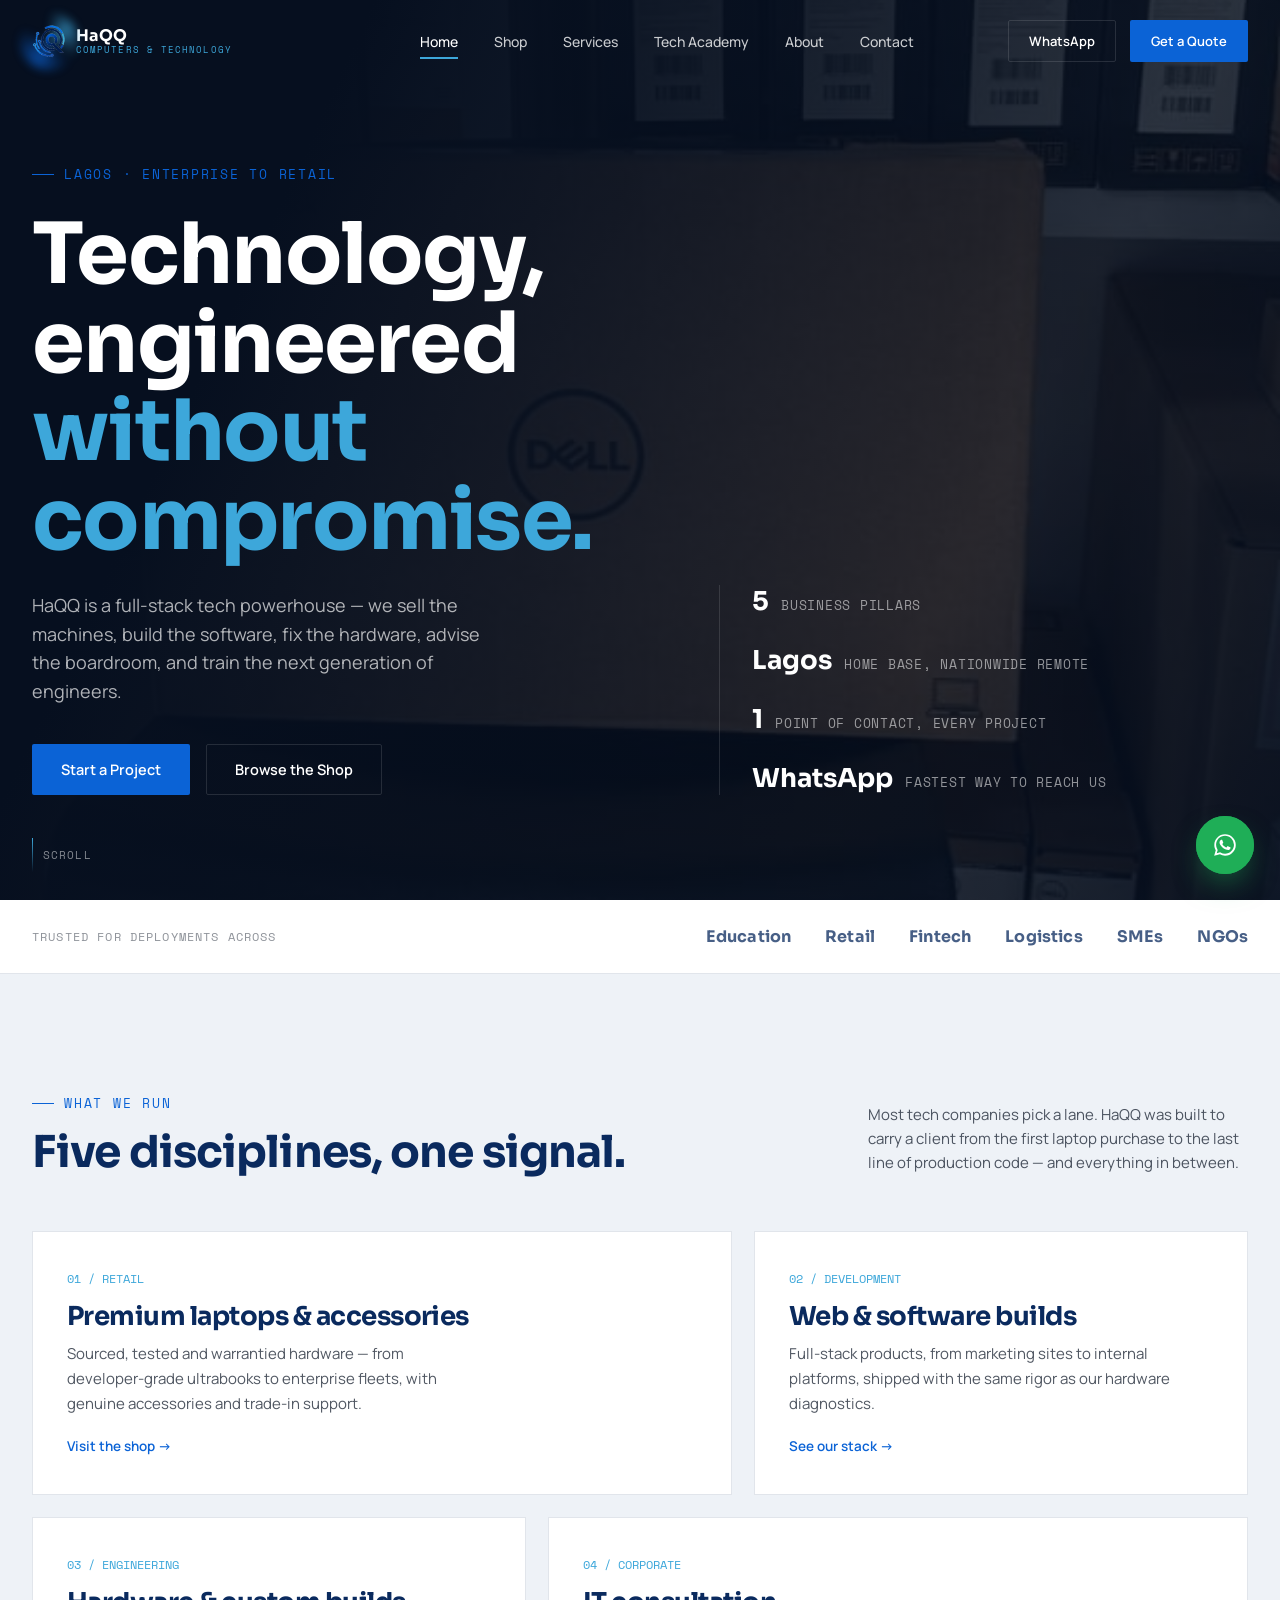
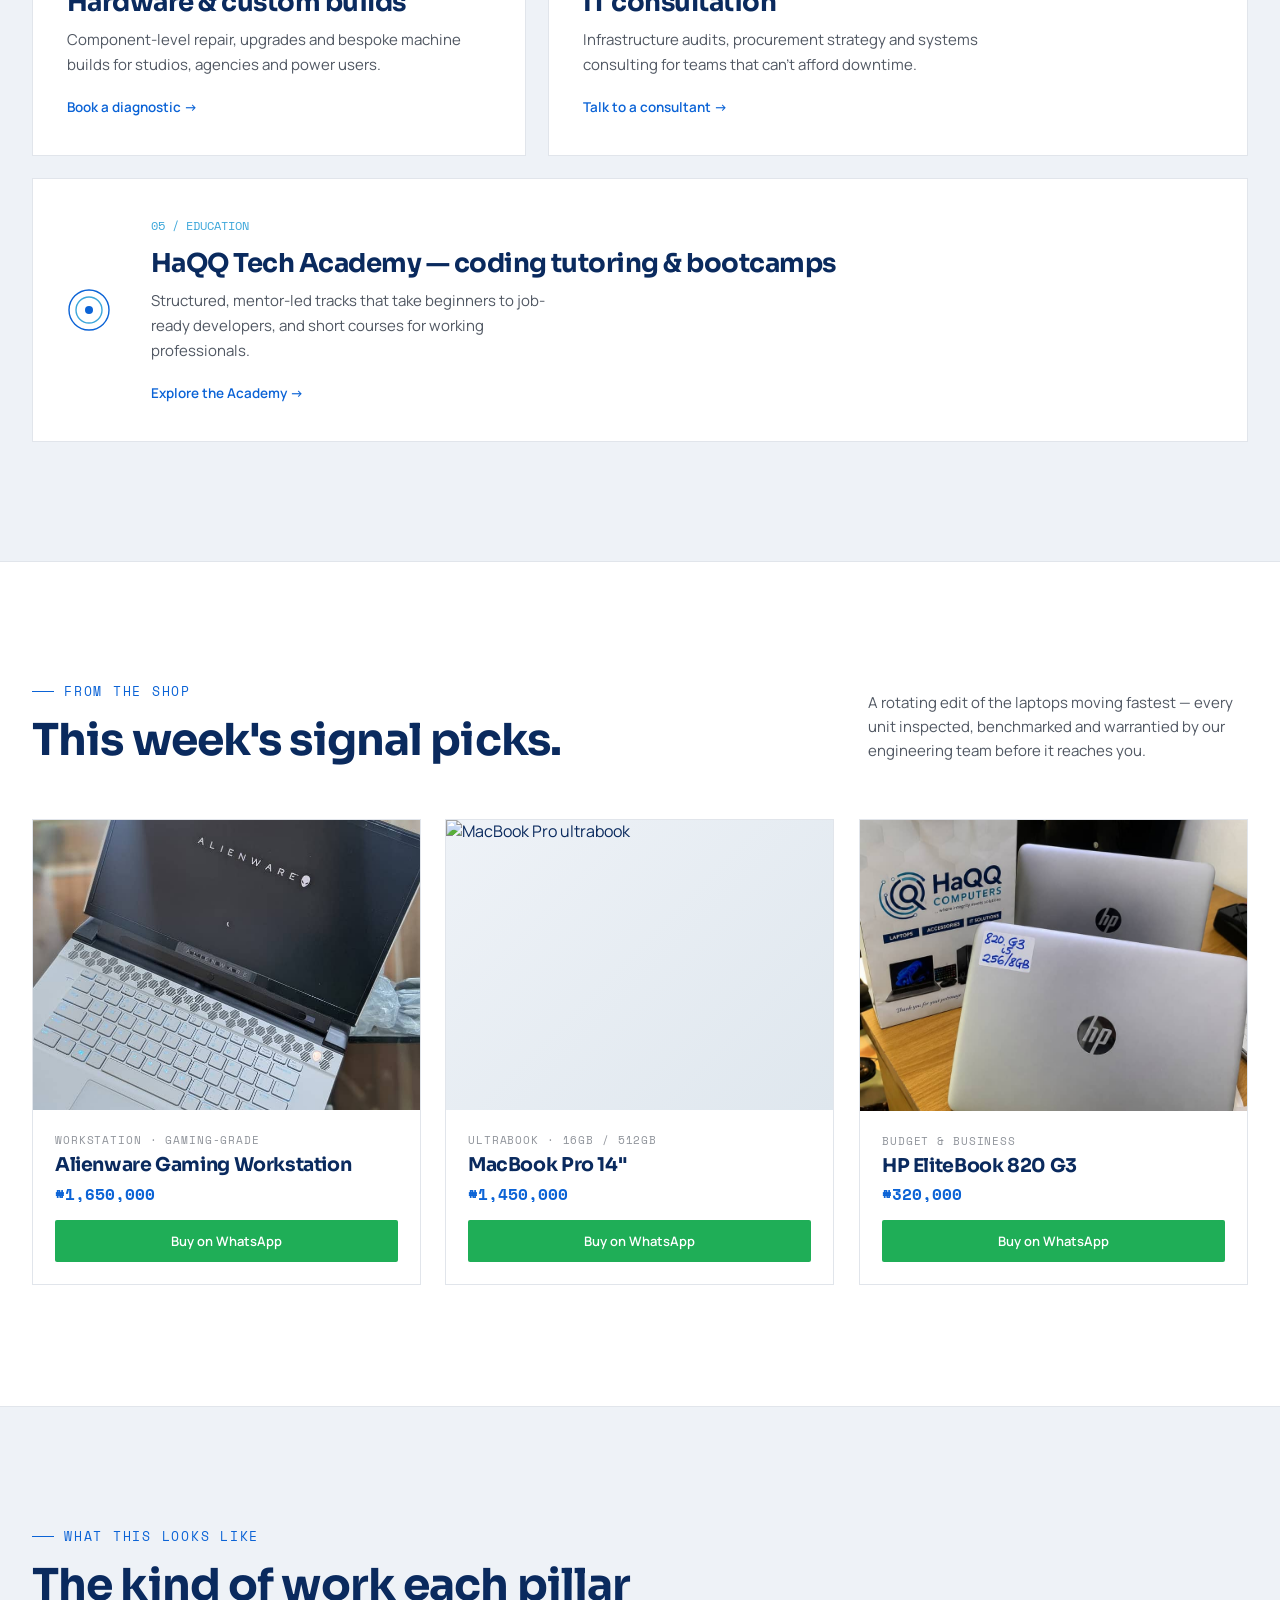
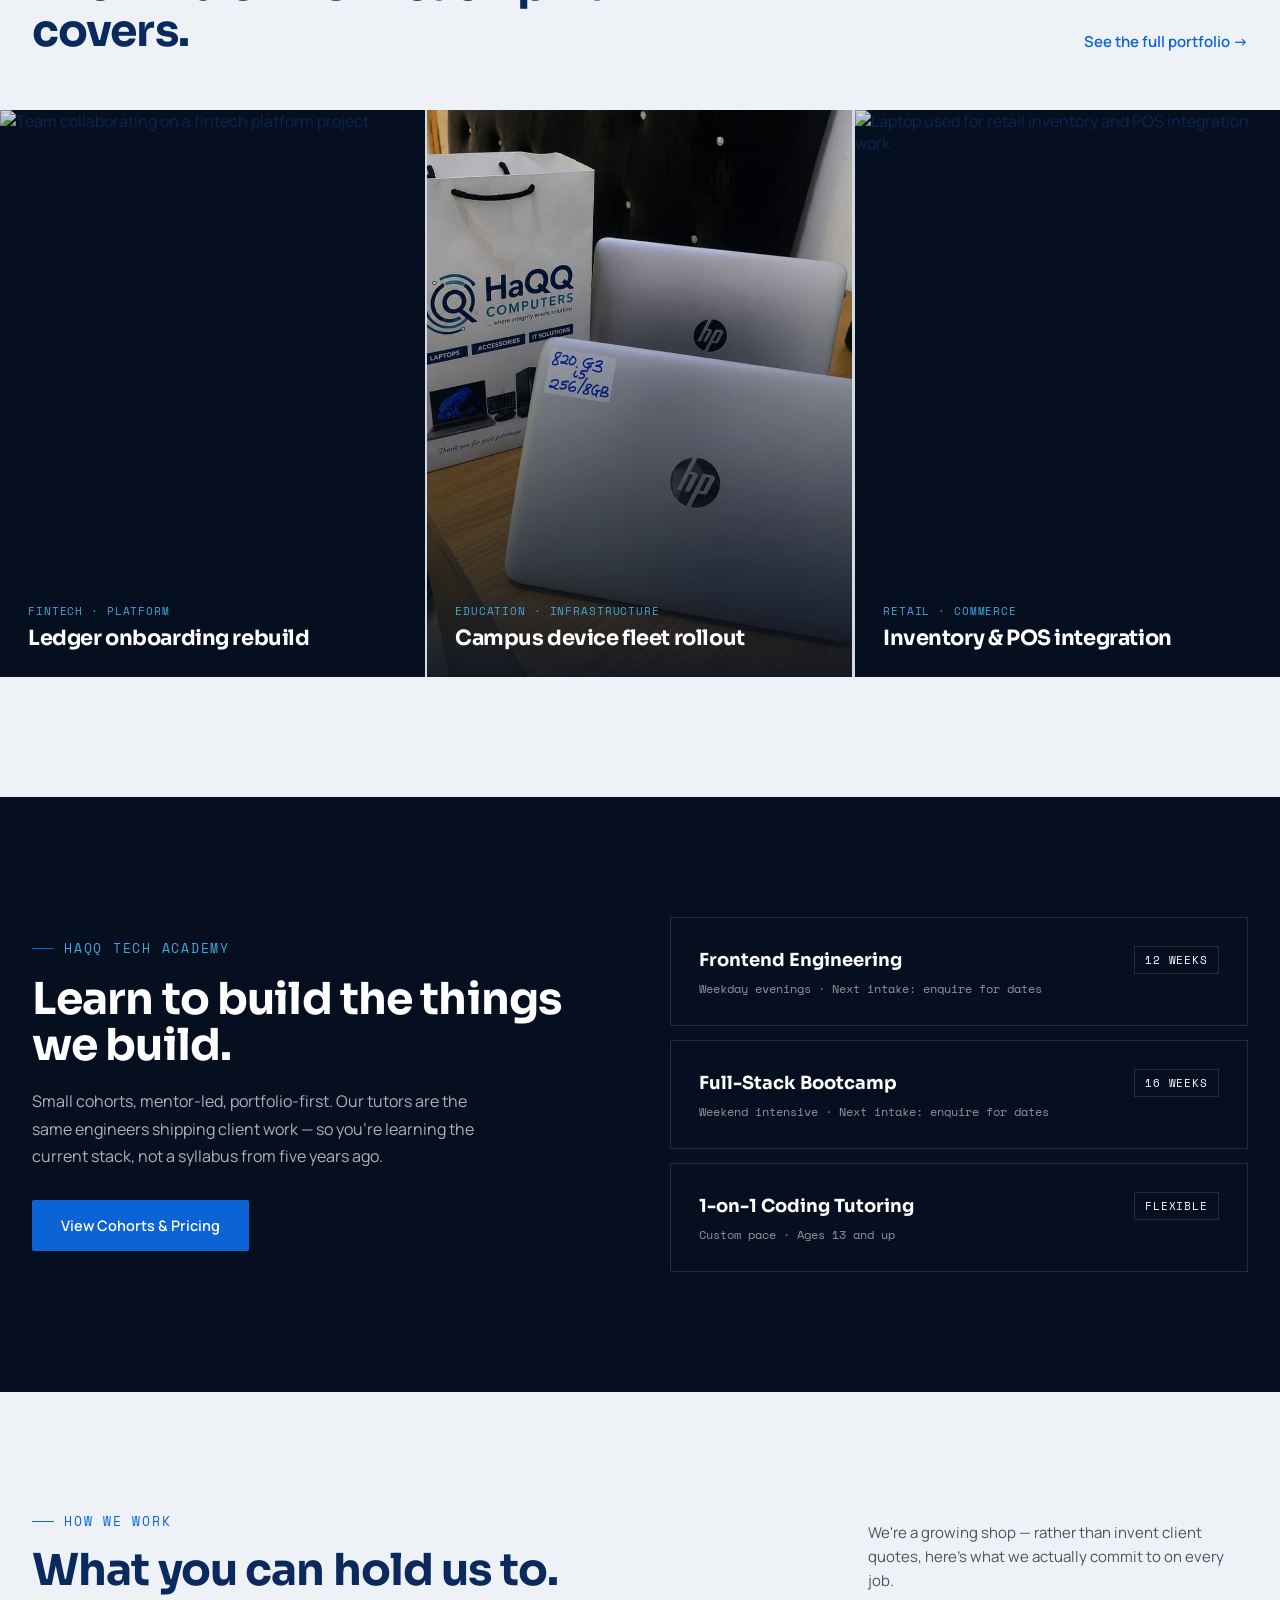
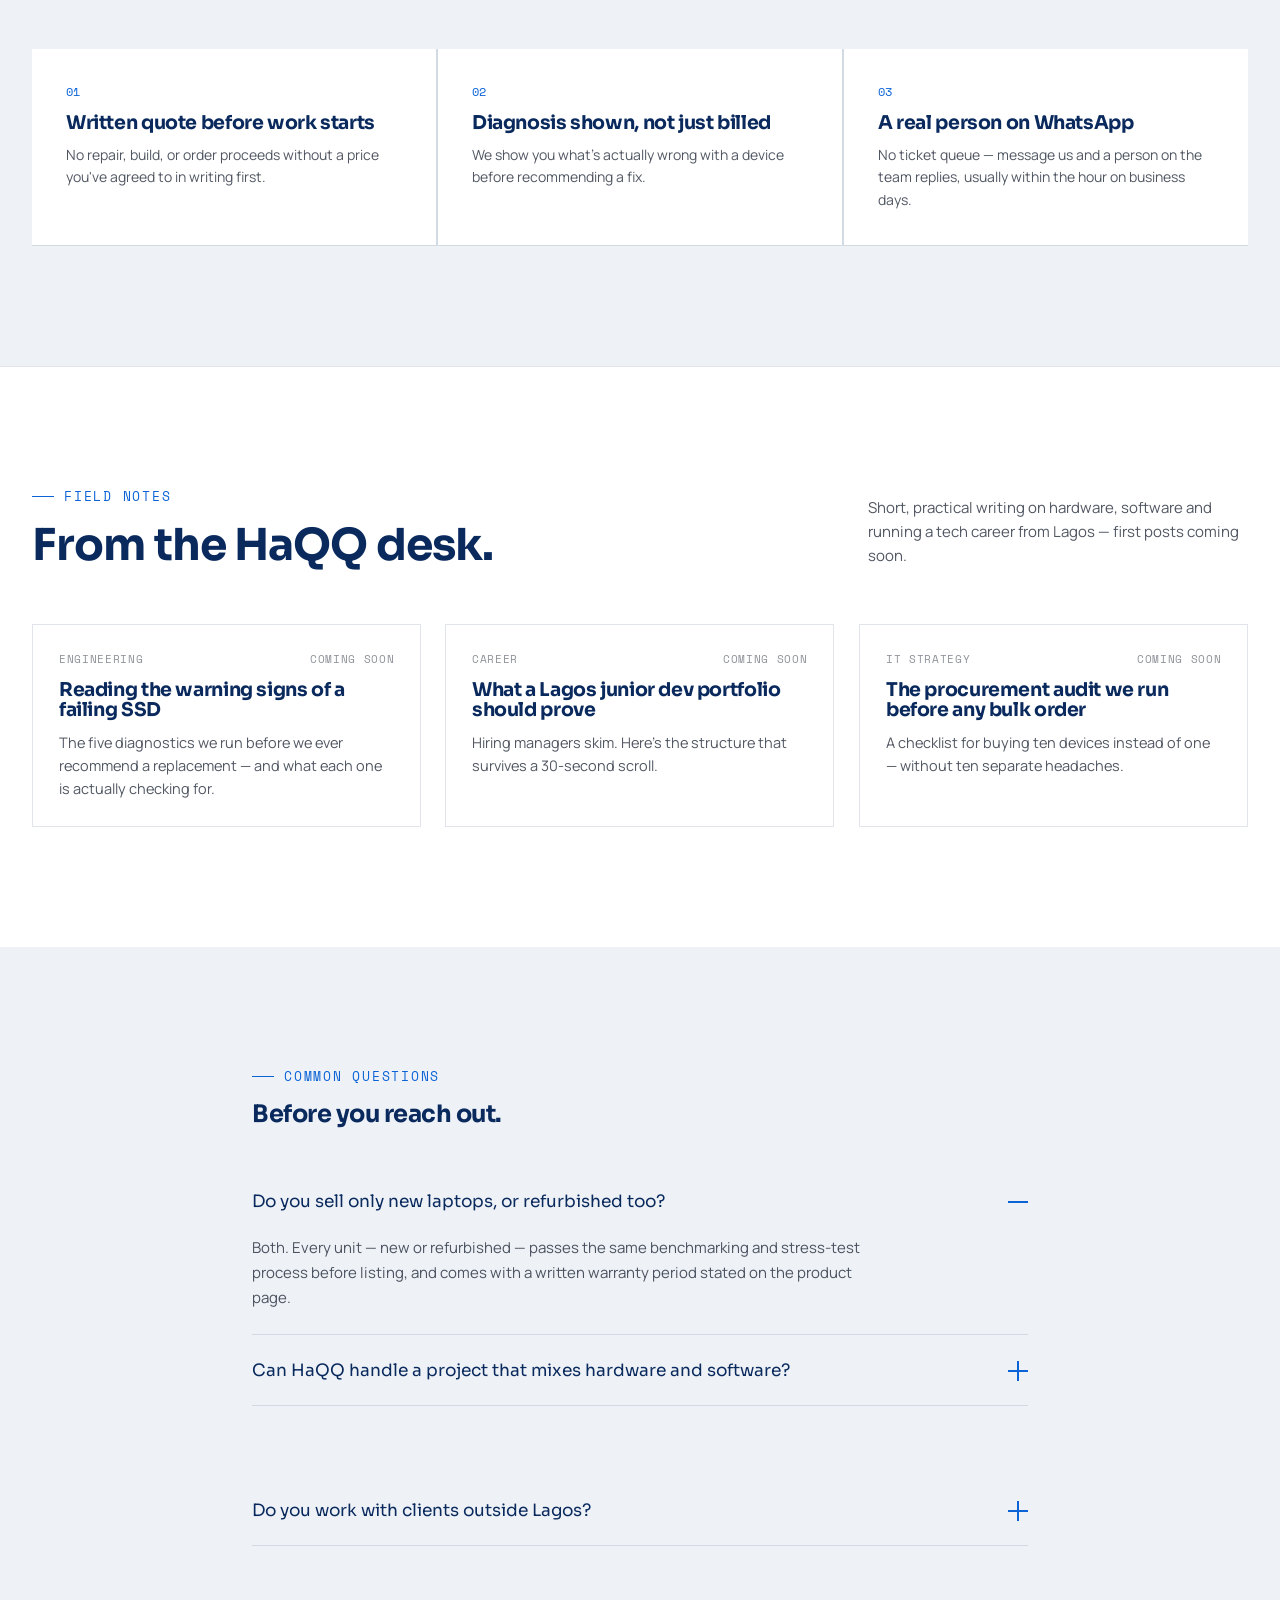
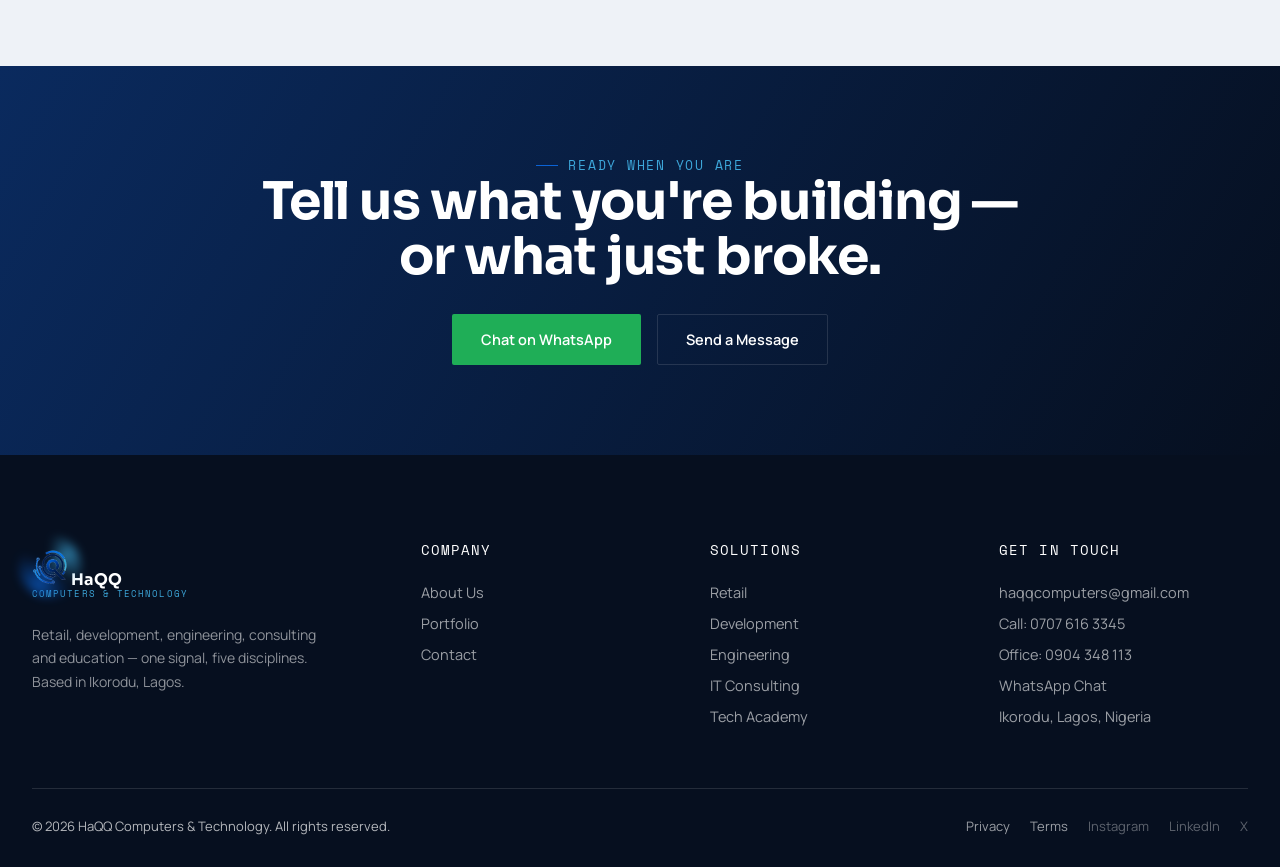
==== index.html @ e87e414a "Deploy clean site files from root" ====
<!DOCTYPE html>
<html lang="en">
<head>
<meta charset="UTF-8">
<meta name="viewport" content="width=device-width, initial-scale=1.0">
<title>HaQQ Computers &amp; Technology — Enterprise IT, Retail &amp; Tech Education in Lagos</title>
<meta name="description" content="HaQQ Computers & Technology delivers premium laptop retail, full-stack development, hardware engineering, IT consultation and coding education from Lagos, Nigeria.">
<link rel="icon" href="assets/logo-icon.png">
<!-- Open Graph / social preview. Update og:url and og:image to absolute URLs once the site is live on its real domain. -->
<meta property="og:type" content="website">
<meta property="og:site_name" content="HaQQ Computers & Technology">
<meta property="og:title" content="HaQQ Computers & Technology — Enterprise IT, Retail & Tech Education in Lagos">
<meta property="og:description" content="HaQQ Computers & Technology delivers premium laptop retail, full-stack development, hardware engineering, IT consultation and coding education from Lagos, Nigeria.">
<meta property="og:url" content="https://haqqcomputers.com/">
<meta property="og:image" content="assets/logo.png">
<meta name="twitter:card" content="summary_large_image">
<meta name="twitter:title" content="HaQQ Computers & Technology — Enterprise IT, Retail & Tech Education in Lagos">
<meta name="twitter:description" content="HaQQ Computers & Technology delivers premium laptop retail, full-stack development, hardware engineering, IT consultation and coding education from Lagos, Nigeria.">
<meta name="twitter:image" content="assets/logo.png">
<link rel="canonical" href="https://haqqcomputers.com/">
<link rel="preconnect" href="https://fonts.googleapis.com">
<link href="https://fonts.googleapis.com/css2?family=Sora:wght@500;600;700;800&family=Manrope:wght@400;500;600;700&family=Space+Mono:wght@400;700&display=swap" rel="stylesheet">
<link rel="stylesheet" href="css/style.css">
</head>
<body>

<!-- ================= NAV ================= -->
<nav class="site-nav">
  <div class="wrap">
    <a href="index.html" class="nav-logo">
      <span class="logo-orbit"><img src="assets/logo-icon.png" alt="HaQQ Computers & Technology logo"></span>
      <span class="lockup">HaQQ<span>COMPUTERS &amp; TECHNOLOGY</span></span>
    </a>
    <div class="nav-overlay"></div>
    <ul class="nav-links">
      <li><a href="index.html" class="active">Home</a></li>
      <li><a href="shop.html">Shop</a></li>
      <li><a href="services.html">Services</a></li>
      <li><a href="academy.html">Tech Academy</a></li>
      <li><a href="about.html">About</a></li>
      <li><a href="contact.html">Contact</a></li>
    </ul>
    <div class="nav-cta">
      <a href="#" data-wa="Hi HaQQ, I'd like to talk about a project." class="btn btn-ghost-dark btn-sm"><span class="txt">WhatsApp</span></a>
      <a href="contact.html" class="btn btn-primary btn-sm">Get a Quote</a>
      <button class="nav-burger" aria-label="Toggle menu"><span></span><span></span><span></span></button>
    </div>
  </div>
</nav>

<!-- ================= HERO ================= -->
<header class="hero">
  <div class="hero-canvas-wrap">
    <img class="hero-bg-photo" src="assets/products/shelf-stock-boxes.jpeg" alt="HaQQ Computers stock shelves — real inventory">
    <canvas id="hero-canvas"></canvas>
    <div class="hero-video-overlay"></div>
  </div>
  <div class="wrap">
    <div class="hero-main">
      <div class="hero-kicker eyebrow">Lagos · Enterprise to Retail</div>
      <h1>Technology,<br>engineered <em>without<br>compromise.</em></h1>
      <p class="hero-sub">HaQQ is a full-stack tech powerhouse — we sell the machines, build the software, fix the hardware, advise the boardroom, and train the next generation of engineers.</p>
      <div class="hero-ctas">
        <a href="contact.html" class="btn btn-primary">Start a Project</a>
        <a href="shop.html" class="btn btn-ghost-dark">Browse the Shop</a>
      </div>
    </div>
    <div class="hero-side reveal">
      <div class="item"><b>5</b><span>Business Pillars</span></div>
      <div class="item"><b>Lagos</b><span>Home Base, Nationwide Remote</span></div>
      <div class="item"><b>1</b><span>Point of Contact, Every Project</span></div>
      <div class="item"><b>WhatsApp</b><span>Fastest Way to Reach Us</span></div>
    </div>
  </div>
  <div class="hero-scroll"><span class="line"></span>Scroll</div>
</header>

<!-- ================= TRUST STRIP ================= -->
<div class="trust-strip">
  <div class="wrap">
    <span class="label">Trusted for deployments across</span>
    <div class="trust-logos">
      <span>Education</span><span>Retail</span><span>Fintech</span><span>Logistics</span><span>SMEs</span><span>NGOs</span>
    </div>
  </div>
</div>

<!-- ================= SERVICE MATRIX ================= -->
<section class="section-pad">
  <div class="wrap">
    <div class="section-head reveal">
      <div>
        <div class="eyebrow">What We Run</div>
        <h2>Five disciplines, one signal.</h2>
      </div>
      <p>Most tech companies pick a lane. HaQQ was built to carry a client from the first laptop purchase to the last line of production code — and everything in between.</p>
    </div>

    <div class="matrix">
      <div class="pillar card reveal">
        <div class="num">01 / RETAIL</div>
        <h3>Premium laptops &amp; accessories</h3>
        <p>Sourced, tested and warrantied hardware — from developer-grade ultrabooks to enterprise fleets, with genuine accessories and trade-in support.</p>
        <a href="shop.html" class="go">Visit the shop →</a>
      </div>
      <div class="pillar card reveal reveal-d1">
        <div class="num">02 / DEVELOPMENT</div>
        <h3>Web &amp; software builds</h3>
        <p>Full-stack products, from marketing sites to internal platforms, shipped with the same rigor as our hardware diagnostics.</p>
        <a href="services.html" class="go">See our stack →</a>
      </div>
      <div class="pillar card reveal reveal-d2">
        <div class="num">03 / ENGINEERING</div>
        <h3>Hardware &amp; custom builds</h3>
        <p>Component-level repair, upgrades and bespoke machine builds for studios, agencies and power users.</p>
        <a href="services.html" class="go">Book a diagnostic →</a>
      </div>
      <div class="pillar card reveal reveal-d3">
        <div class="num">04 / CORPORATE</div>
        <h3>IT consultation</h3>
        <p>Infrastructure audits, procurement strategy and systems consulting for teams that can't afford downtime.</p>
        <a href="services.html" class="go">Talk to a consultant →</a>
      </div>
      <div class="pillar card reveal reveal-d4">
        <div class="pillar-icon">
          <svg viewBox="0 0 44 44" fill="none"><circle cx="22" cy="22" r="20" stroke="#0b63d6" stroke-width="1.4"/><circle cx="22" cy="22" r="13" stroke="#3da7da" stroke-width="1.4"/><circle cx="22" cy="22" r="4" fill="#0b63d6"/></svg>
        </div>
        <div>
          <div class="num">05 / EDUCATION</div>
          <h3>HaQQ Tech Academy — coding tutoring &amp; bootcamps</h3>
          <p>Structured, mentor-led tracks that take beginners to job-ready developers, and short courses for working professionals.</p>
          <a href="academy.html" class="go">Explore the Academy →</a>
        </div>
      </div>
    </div>
  </div>
</section>

<!-- ================= RETAIL TEASER ================= -->
<section class="section-pad" style="background:var(--paper); border-top:1px solid var(--line); border-bottom:1px solid var(--line);">
  <div class="wrap">
    <div class="section-head reveal">
      <div>
        <div class="eyebrow">From the Shop</div>
        <h2>This week's signal picks.</h2>
      </div>
      <p>A rotating edit of the laptops moving fastest — every unit inspected, benchmarked and warrantied by our engineering team before it reaches you.</p>
    </div>
    <div class="product-grid">
      <div class="product-card card reveal">
        <div class="product-media"><img src="assets/products/alienware-gaming.jpeg" alt="Alienware gaming workstation laptop in stock at HaQQ" loading="lazy"></div>
        <div class="product-body">
          <div class="cat">Workstation · Gaming-Grade</div>
          <h4>Alienware Gaming Workstation</h4>
          <span class="price">₦1,650,000</span>
          <a href="#" data-wa="Hi HaQQ, I'd like to buy the Alienware Gaming Workstation (N1,650,000). Is it still available?" class="btn btn-wa btn-sm" style="width:100%; justify-content:center; margin-top:14px;">Buy on WhatsApp</a>
        </div>
      </div>
      <div class="product-card card reveal reveal-d1">
        <div class="product-media"><img src="https://images.unsplash.com/photo-1619462728907-1963dbb0fc87?fm=jpg&q=80&w=1200&auto=format&fit=crop" alt="MacBook Pro ultrabook" loading="lazy"></div>
        <div class="product-body">
          <div class="cat">Ultrabook · 16GB / 512GB</div>
          <h4>MacBook Pro 14"</h4>
          <span class="price">₦1,450,000</span>
          <a href="#" data-wa="Hi HaQQ, I'd like to buy the MacBook Pro 14 (N1,450,000). Is it still available?" class="btn btn-wa btn-sm" style="width:100%; justify-content:center; margin-top:14px;">Buy on WhatsApp</a>
        </div>
      </div>
      <div class="product-card card reveal reveal-d2">
        <div class="product-media"><img src="assets/products/hp-budget.jpeg" alt="HP EliteBook laptops in stock at HaQQ" loading="lazy"></div>
        <div class="product-body">
          <div class="cat">Budget &amp; Business</div>
          <h4>HP EliteBook 820 G3</h4>
          <span class="price">₦320,000</span>
          <a href="#" data-wa="Hi HaQQ, I'd like to buy the HP EliteBook 820 G3 (N320,000). Is it still available?" class="btn btn-wa btn-sm" style="width:100%; justify-content:center; margin-top:14px;">Buy on WhatsApp</a>
        </div>
      </div>
    </div>
  </div>
</section>

<!-- ================= PORTFOLIO STRIP ================= -->
<section class="section-pad">
  <div class="wrap">
    <div class="section-head reveal">
      <div>
        <div class="eyebrow">What This Looks Like</div>
        <h2>The kind of work each pillar covers.</h2>
      </div>
      <p><a href="about.html" style="color:var(--signal); font-weight:600;">See the full portfolio →</a></p>
    </div>
  </div>
  <div class="portfolio-strip">
    <div class="portfolio-item reveal"><img src="https://images.unsplash.com/photo-1573164574572-cb89e39749b4?fm=jpg&q=80&w=900&auto=format&fit=crop" alt="Team collaborating on a fintech platform project" loading="lazy"><div class="content"><div class="tag-line">Fintech · Platform</div><h4>Ledger onboarding rebuild</h4></div></div>
    <div class="portfolio-item reveal reveal-d1"><img src="assets/products/hp-budget.jpeg" alt="Laptops prepared for a school device fleet rollout" loading="lazy"><div class="content"><div class="tag-line">Education · Infrastructure</div><h4>Campus device fleet rollout</h4></div></div>
    <div class="portfolio-item reveal reveal-d2"><img src="https://images.unsplash.com/photo-1628115367019-607aedaee62a?fm=jpg&q=80&w=900&auto=format&fit=crop" alt="Laptop used for retail inventory and POS integration work" loading="lazy"><div class="content"><div class="tag-line">Retail · Commerce</div><h4>Inventory &amp; POS integration</h4></div></div>
  </div>
</section>

<!-- ================= ACADEMY TEASER ================= -->
<section class="section-pad dark-section">
  <div class="wrap academy-teaser">
    <div class="reveal">
      <div class="eyebrow">HaQQ Tech Academy</div>
      <h2 style="font-size:clamp(28px,3.6vw,44px); margin:18px 0 20px; color:#fff;">Learn to build the things we build.</h2>
      <p style="color:rgba(255,255,255,.68); line-height:1.7; max-width:46ch; margin-bottom:30px;">Small cohorts, mentor-led, portfolio-first. Our tutors are the same engineers shipping client work — so you're learning the current stack, not a syllabus from five years ago.</p>
      <a href="academy.html" class="btn btn-primary">View Cohorts &amp; Pricing</a>
    </div>
    <div class="reveal reveal-d1">
      <div class="cohort-card">
        <div class="row"><h5>Frontend Engineering</h5><span class="tag" style="border-color:var(--line-dark); color:#fff;">12 weeks</span></div>
        <div class="meta">Weekday evenings · Next intake: enquire for dates</div>
      </div>
      <div class="cohort-card">
        <div class="row"><h5>Full-Stack Bootcamp</h5><span class="tag" style="border-color:var(--line-dark); color:#fff;">16 weeks</span></div>
        <div class="meta">Weekend intensive · Next intake: enquire for dates</div>
      </div>
      <div class="cohort-card">
        <div class="row"><h5>1-on-1 Coding Tutoring</h5><span class="tag" style="border-color:var(--line-dark); color:#fff;">Flexible</span></div>
        <div class="meta">Custom pace · Ages 13 and up</div>
      </div>
    </div>
  </div>
</section>

<!-- ================= OUR COMMITMENTS ================= -->
<section class="section-pad">
  <div class="wrap">
    <div class="section-head reveal">
      <div>
        <div class="eyebrow">How We Work</div>
        <h2>What you can hold us to.</h2>
      </div>
      <p>We're a growing shop — rather than invent client quotes, here's what we actually commit to on every job.</p>
    </div>
    <div class="value-grid">
      <div class="value-item reveal">
        <div class="n">01</div>
        <h4>Written quote before work starts</h4>
        <p>No repair, build, or order proceeds without a price you've agreed to in writing first.</p>
      </div>
      <div class="value-item reveal reveal-d1">
        <div class="n">02</div>
        <h4>Diagnosis shown, not just billed</h4>
        <p>We show you what's actually wrong with a device before recommending a fix.</p>
      </div>
      <div class="value-item reveal reveal-d2">
        <div class="n">03</div>
        <h4>A real person on WhatsApp</h4>
        <p>No ticket queue — message us and a person on the team replies, usually within the hour on business days.</p>
      </div>
    </div>
  </div>
</section>

<!-- ================= INSIGHTS ================= -->
<section class="section-pad" style="background:var(--paper); border-top:1px solid var(--line);">
  <div class="wrap">
    <div class="section-head reveal">
      <div>
        <div class="eyebrow">Field Notes</div>
        <h2>From the HaQQ desk.</h2>
      </div>
      <p>Short, practical writing on hardware, software and running a tech career from Lagos — first posts coming soon.</p>
    </div>
    <div class="insight-grid">
      <div class="insight-card card reveal">
        <div class="meta-row"><span>Engineering</span><span>Coming soon</span></div>
        <h4>Reading the warning signs of a failing SSD</h4>
        <p>The five diagnostics we run before we ever recommend a replacement — and what each one is actually checking for.</p>
      </div>
      <div class="insight-card card reveal reveal-d1">
        <div class="meta-row"><span>Career</span><span>Coming soon</span></div>
        <h4>What a Lagos junior dev portfolio should prove</h4>
        <p>Hiring managers skim. Here's the structure that survives a 30-second scroll.</p>
      </div>
      <div class="insight-card card reveal reveal-d2">
        <div class="meta-row"><span>IT Strategy</span><span>Coming soon</span></div>
        <h4>The procurement audit we run before any bulk order</h4>
        <p>A checklist for buying ten devices instead of one — without ten separate headaches.</p>
      </div>
    </div>
  </div>
</section>

<!-- ================= FAQ ================= -->
<section class="section-pad">
  <div class="wrap" style="max-width:840px;">
    <div class="eyebrow reveal">Common Questions</div>
    <h2 class="reveal" style="margin:16px 0 40px;">Before you reach out.</h2>
    <div class="accordion">
      <div class="accordion-item open reveal">
        <button class="accordion-trigger">Do you sell only new laptops, or refurbished too?<span class="plus"></span></button>
        <div class="accordion-panel"><p>Both. Every unit — new or refurbished — passes the same benchmarking and stress-test process before listing, and comes with a written warranty period stated on the product page.</p></div>
      </div>
      <div class="accordion-item reveal">
        <button class="accordion-trigger">Can HaQQ handle a project that mixes hardware and software?<span class="plus"></span></button>
        <div class="accordion-panel"><p>That's the core of how we're structured. A single project lead coordinates retail, engineering and development so you're not managing three separate vendors for one outcome.</p></div>
      </div>
      <div class="accordion-item reveal">
        <button class="accordion-trigger">Is the Tech Academy only for complete beginners?<span class="plus"></span></button>
        <div class="accordion-panel"><p>No — cohorts run beginner through intermediate tracks, and 1-on-1 tutoring is scoped to wherever you currently are, including working professionals reskilling.</p></div>
      </div>
      <div class="accordion-item reveal">
        <button class="accordion-trigger">Do you work with clients outside Lagos?<span class="plus"></span></button>
        <div class="accordion-panel"><p>Development, consulting and Academy programs run remotely nationwide. Retail delivery and on-site engineering are currently focused on Lagos and surrounding states.</p></div>
      </div>
    </div>
  </div>
</section>

<!-- ================= CLOSING CTA ================= -->
<section class="cta-band">
  <div class="wrap">
    <div class="eyebrow reveal" style="justify-content:center; color:var(--cyan);">Ready When You Are</div>
    <h2 class="reveal">Tell us what you're building — or what just broke.</h2>
    <div class="cta-band-ctas reveal">
      <a href="#" data-wa="Hi HaQQ, I'd like to talk about a project." class="btn btn-wa">Chat on WhatsApp</a>
      <a href="contact.html" class="btn btn-ghost-dark">Send a Message</a>
    </div>
  </div>
</section>

<!-- ================= FOOTER ================= -->
<footer class="site-footer">
  <div class="wrap">
    <div style="display:grid; grid-template-columns:1.4fr 1fr 1fr 1fr; gap:40px; padding-bottom:56px; border-bottom:1px solid var(--line-dark);">
      <div>
        <a href="index.html" class="nav-logo" style="margin-bottom:18px;">
          <span class="logo-orbit" style="width:36px;height:36px;"><img src="assets/logo-icon.png" alt="HaQQ logo" style="height:36px;"></span>
          <span class="lockup">HaQQ<span>COMPUTERS &amp; TECHNOLOGY</span></span>
        </a>
        <p style="font-size:14px; line-height:1.7; max-width:32ch; color:rgba(255,255,255,.55); margin-top:14px;">Retail, development, engineering, consulting and education — one signal, five disciplines. Based in Ikorodu, Lagos.</p>
      </div>
      <div>
        <h4>Company</h4>
        <a href="about.html">About Us</a>
        <a href="about.html#portfolio">Portfolio</a>
        <a href="contact.html">Contact</a>
      </div>
      <div>
        <h4>Solutions</h4>
        <a href="shop.html">Retail</a>
        <a href="services.html">Development</a>
        <a href="services.html">Engineering</a>
        <a href="services.html">IT Consulting</a>
        <a href="academy.html">Tech Academy</a>
      </div>
      <div>
        <h4>Get in Touch</h4>
        <a href="mailto:haqqcomputers@gmail.com">haqqcomputers@gmail.com</a>
        <a href="tel:+2347076163345">Call: 0707 616 3345</a>
        <a href="tel:+2340904348113">Office: 0904 348 113</a>
        <a href="#" data-wa="Hi HaQQ, I'd like to talk about a project.">WhatsApp Chat</a>
        <a href="#">Ikorodu, Lagos, Nigeria</a>
      </div>
    </div>
    <div style="display:flex; justify-content:space-between; align-items:center; padding-top:28px; flex-wrap:wrap; gap:12px;">
      <span style="font-size:13px;">© <span class="js-year"></span> HaQQ Computers &amp; Technology. All rights reserved.</span>
      <div style="display:flex; gap:20px; align-items:center;">
        <a href="privacy.html" style="padding:0; font-size:13px;">Privacy</a>
        <a href="terms.html" style="padding:0; font-size:13px;">Terms</a>
        <span style="font-size:13px; color:rgba(255,255,255,.35);" title="Social profiles launching soon">Instagram</span>
        <span style="font-size:13px; color:rgba(255,255,255,.35);" title="Social profiles launching soon">LinkedIn</span>
        <span style="font-size:13px; color:rgba(255,255,255,.35);" title="Social profiles launching soon">X</span>
      </div>
    </div>
  </div>
</footer>

<a href="#" data-wa="Hi HaQQ, I'd like to talk about a project." class="wa-float" aria-label="Chat on WhatsApp">
  <svg width="26" height="26" viewBox="0 0 24 24" fill="currentColor"><path d="M12.04 2C6.58 2 2.13 6.45 2.13 11.91c0 1.75.46 3.44 1.34 4.93L2 22l5.28-1.39a9.9 9.9 0 004.76 1.21h.01c5.46 0 9.9-4.45 9.9-9.91C22 6.45 17.5 2 12.04 2zm0 18.06h-.01a8.24 8.24 0 01-4.2-1.15l-.3-.18-3.13.82.84-3.05-.2-.31a8.22 8.22 0 01-1.26-4.38c0-4.55 3.7-8.25 8.26-8.25 2.2 0 4.27.86 5.83 2.42a8.19 8.19 0 012.42 5.84c0 4.55-3.71 8.24-8.25 8.24zm4.52-6.16c-.25-.12-1.47-.72-1.7-.81-.23-.08-.39-.12-.56.13-.17.25-.64.81-.78.97-.14.17-.29.19-.53.06-.25-.12-1.05-.39-2-1.23-.74-.66-1.24-1.47-1.39-1.72-.14-.25-.02-.38.11-.51.11-.11.25-.29.37-.43.12-.15.16-.25.25-.42.08-.17.04-.31-.02-.44-.06-.12-.56-1.35-.77-1.85-.2-.48-.41-.42-.56-.43-.14-.01-.31-.01-.48-.01a.92.92 0 00-.67.31c-.23.25-.87.85-.87 2.08s.89 2.41 1.02 2.58c.12.17 1.75 2.67 4.25 3.74.59.26 1.06.41 1.42.52.6.19 1.14.16 1.57.1.48-.07 1.47-.6 1.68-1.18.21-.58.21-1.08.14-1.18-.06-.11-.23-.17-.48-.29z"/></svg>
</a>

<script src="https://cdnjs.cloudflare.com/ajax/libs/three.js/r128/three.min.js"></script>
<script src="js/hero-canvas.js"></script>
<script src="js/main.js"></script>
</body>
</html>
---- css/style.css ----
/* ============================================================
   HaQQ Computers & Technology — Design System
   Tokens derived from brand mark: concentric signal-ring monogram
   ============================================================ */

:root{
  /* Core palette — pulled from logo analysis */
  --ink:        #060f1f;   /* near-black navy, cinematic canvas */
  --navy:       #0a2a5e;   /* primary brand navy, headings on light */
  --signal:     #0b63d6;   /* primary accent — CTAs, links */
  --cyan:       #3da7da;   /* secondary accent — motion, highlights */
  --porcelain:  #eef2f7;   /* light surface */
  --paper:      #ffffff;   /* card surface */
  --amber:      #e8a33d;   /* utility only — stock/sale badges */

  --ink-70:     rgba(6,15,31,.7);
  --ink-45:     rgba(6,15,31,.45);
  --line:       rgba(10,42,94,.12);
  --line-dark:  rgba(255,255,255,.12);

  --display: 'Sora', sans-serif;
  --body:    'Manrope', sans-serif;
  --mono:    'Space Mono', monospace;

  --container: 1320px;
}

*{ box-sizing:border-box; margin:0; padding:0; }
html{ scroll-behavior:smooth; }
body{
  font-family:var(--body);
  color:var(--navy);
  background:var(--porcelain);
  -webkit-font-smoothing:antialiased;
  overflow-x:hidden;
}
img{ max-width:100%; display:block; }
a{ color:inherit; text-decoration:none; }
ul{ list-style:none; }
button{ font-family:inherit; cursor:pointer; }

.wrap{ max-width:var(--container); margin:0 auto; padding:0 32px; }
@media (max-width:640px){ .wrap{ padding:0 20px; } }

h1,h2,h3,h4{ font-family:var(--display); font-weight:700; letter-spacing:-0.02em; line-height:1.05; }
.eyebrow{
  font-family:var(--mono); font-size:12.5px; letter-spacing:.14em; text-transform:uppercase;
  color:var(--signal); display:flex; align-items:center; gap:10px; font-weight:500;
}
.eyebrow::before{ content:''; width:22px; height:1px; background:var(--signal); display:block; }

/* Focus visibility */
a:focus-visible, button:focus-visible, input:focus-visible, textarea:focus-visible, select:focus-visible{
  outline:2px solid var(--signal); outline-offset:3px; border-radius:2px;
}

@media (prefers-reduced-motion: reduce){
  *{ animation-duration:.001ms !important; animation-iteration-count:1 !important; transition-duration:.001ms !important; scroll-behavior:auto !important; }
}

/* ---------------- Buttons ---------------- */
.btn{
  display:inline-flex; align-items:center; gap:10px;
  padding:15px 28px; border-radius:2px; font-weight:600; font-size:14.5px;
  border:1px solid transparent; transition:transform .35s cubic-bezier(.2,.8,.2,1), background .3s, color .3s, border-color .3s;
  white-space:nowrap;
}
.btn-primary{ background:var(--signal); color:#fff; }
.btn-primary:hover{ background:var(--navy); transform:translateY(-2px); }
.btn-ghost{ border-color:var(--line); color:var(--navy); }
.btn-ghost:hover{ border-color:var(--signal); color:var(--signal); transform:translateY(-2px); }
.btn-ghost-dark{ border-color:var(--line-dark); color:#fff; }
.btn-ghost-dark:hover{ border-color:var(--cyan); color:var(--cyan); transform:translateY(-2px); }
.btn-wa{ background:#1fae57; color:#fff; }
.btn-wa:hover{ background:#178f47; transform:translateY(-2px); }
.btn-sm{ padding:11px 20px; font-size:13px; }

/* ---------------- Nav ---------------- */
.site-nav{
  position:fixed; top:0; left:0; right:0; z-index:100;
  padding:20px 0; transition:background .4s, padding .4s, border-color .4s;
  border-bottom:1px solid transparent;
}
.site-nav.scrolled{ background:rgba(6,15,31,.86); backdrop-filter:blur(14px); padding:14px 0; border-color:var(--line-dark); }
.site-nav .wrap{ display:flex; align-items:center; justify-content:space-between; }
.nav-logo{ display:flex; align-items:center; gap:10px; }
.logo-orbit{ position:relative; display:inline-flex; align-items:center; justify-content:center; width:34px; height:34px; flex-shrink:0; }
.logo-orbit::before{
  content:''; position:absolute; width:170%; height:170%; border-radius:50%;
  background:conic-gradient(from 0deg, transparent 0deg, var(--cyan) 55deg, transparent 130deg, var(--signal) 210deg, transparent 300deg);
  animation:logo-orbit-spin 5s linear infinite; filter:blur(5px); opacity:.65; z-index:0;
}
.logo-orbit img{ position:relative; z-index:1; height:34px; width:auto; animation:logo-glow-pulse 3s ease-in-out infinite; }
@keyframes logo-orbit-spin{ to{ transform:rotate(360deg); } }
@keyframes logo-glow-pulse{ 0%,100%{ filter:drop-shadow(0 0 3px rgba(61,167,218,.4)); } 50%{ filter:drop-shadow(0 0 9px rgba(61,167,218,.75)); } }
@media (prefers-reduced-motion: reduce){ .logo-orbit::before{ animation:none; opacity:.4; } .logo-orbit img{ animation:none; } }
.nav-logo img{ height:34px; width:auto; }
.nav-logo .lockup{ font-family:var(--display); font-weight:700; font-size:16px; color:#fff; line-height:1.1; }
.nav-logo .lockup span{ display:block; font-family:var(--mono); font-size:9px; letter-spacing:.12em; color:var(--cyan); font-weight:400; }
.nav-links{ display:flex; align-items:center; gap:36px; }
.nav-links a{ font-size:14px; font-weight:500; color:rgba(255,255,255,.78); transition:color .25s; position:relative; }
.nav-links a:hover, .nav-links a.active{ color:#fff; }
.nav-links a.active::after{ content:''; position:absolute; left:0; right:0; bottom:-8px; height:2px; background:var(--cyan); }
.nav-cta{ display:flex; align-items:center; gap:14px; }
.nav-burger{ display:none; }

@media (max-width:980px){
  .nav-links{ position:fixed; top:0; right:-100%; height:100vh; width:78%; max-width:340px;
    background:var(--ink); flex-direction:column; align-items:flex-start; justify-content:center;
    padding:40px; gap:28px; transition:right .45s cubic-bezier(.2,.8,.2,1); border-left:1px solid var(--line-dark); }
  .nav-links.open{ right:0; }
  .nav-links a{ font-size:19px; }
  .nav-burger{ display:flex; flex-direction:column; gap:5px; width:26px; z-index:200; }
  .nav-burger span{ height:2px; background:#fff; border-radius:2px; transition:.3s; }
  .nav-cta .btn-ghost-dark span.txt{ display:none; }
  .nav-overlay{ position:fixed; inset:0; background:rgba(0,0,0,.5); opacity:0; pointer-events:none; transition:opacity .4s; z-index:90; }
  .nav-overlay.show{ opacity:1; pointer-events:auto; }
}

/* ---------------- Signal Ring — signature motif ---------------- */
.signal-ring{ transform-origin:center; }
.signal-ring .arc{ animation:ring-spin 34s linear infinite; transform-origin:center; }
.signal-ring .arc.rev{ animation-direction:reverse; animation-duration:46s; }
.signal-ring .node{ animation:node-pulse 3.2s ease-in-out infinite; }
@keyframes ring-spin{ to{ transform:rotate(360deg); } }
@keyframes node-pulse{ 0%,100%{ opacity:.35; } 50%{ opacity:1; } }

/* ---------------- Reveal (3D entrance) ---------------- */
.reveal{ opacity:0; transform:perspective(900px) translateY(28px) rotateX(6deg); transform-origin:bottom center; transition:opacity .8s cubic-bezier(.2,.7,.2,1), transform .8s cubic-bezier(.2,.7,.2,1); will-change:transform,opacity; }
.reveal.in{ opacity:1; transform:perspective(900px) translateY(0) rotateX(0deg); }
.reveal-d1{ transition-delay:.08s; } .reveal-d2{ transition-delay:.16s; } .reveal-d3{ transition-delay:.24s; } .reveal-d4{ transition-delay:.32s; }

/* ---------------- Tap / touch feedback (mobile-first) ---------------- */
.btn:active{ transform:scale(.95); }
.card:active{ transform:scale(.98); }
.filter-chip:active, .tab-btn:active{ transform:scale(.94); }
.product-card{ transform-style:preserve-3d; transition:transform .35s cubic-bezier(.2,.8,.2,1), box-shadow .4s; }

/* ---------------- 3D tilt (pointer-driven, desktop + touch) ---------------- */
.tilt-card{ transform-style:preserve-3d; transition:transform .5s cubic-bezier(.2,.8,.2,1); }
.tilt-card .product-media, .tilt-card .product-body{ transform:translateZ(0); }

/* ---------------- Page load transition ---------------- */
body{ animation:page-in .6s cubic-bezier(.2,.8,.2,1); }
@keyframes page-in{ from{ opacity:0; transform:translateY(10px); } to{ opacity:1; transform:none; } }

/* ---------------- Parallax hero content ---------------- */
.hero-main, .hero-side{ will-change:transform; }

/* ---------------- Sections ---------------- */
section{ position:relative; }
.section-pad{ padding:120px 0; }
@media (max-width:768px){ .section-pad{ padding:76px 0; } }
.dark-section{ background:var(--ink); color:#fff; }
.dark-section .eyebrow{ color:var(--cyan); }

/* ---------------- Cards ---------------- */
.card{ background:var(--paper); border:1px solid var(--line); transition:transform .4s, box-shadow .4s, border-color .4s; }
.card:hover{ transform:translateY(-6px); box-shadow:0 24px 48px -20px rgba(10,42,94,.22); border-color:transparent; }

/* ---------------- Footer ---------------- */
footer.site-footer{ background:var(--ink); color:rgba(255,255,255,.7); padding:88px 0 32px; }
footer.site-footer h4{ color:#fff; font-size:14px; font-family:var(--mono); letter-spacing:.08em; text-transform:uppercase; margin-bottom:20px; font-weight:500; }
footer.site-footer a{ color:rgba(255,255,255,.6); font-size:14.5px; display:block; padding:6px 0; transition:color .25s; }
footer.site-footer a:hover{ color:var(--cyan); }

/* ---------------- WhatsApp float ---------------- */
.wa-float{
  position:fixed; bottom:26px; right:26px; z-index:80;
  width:58px; height:58px; border-radius:50%; background:#1fae57; color:#fff;
  display:flex; align-items:center; justify-content:center; box-shadow:0 14px 30px -8px rgba(31,174,87,.55);
  transition:transform .3s;
}
.wa-float:hover{ transform:scale(1.08); }
.wa-float::before{ content:''; position:absolute; inset:0; border-radius:50%; border:2px solid #1fae57; animation:wa-ping 2.4s ease-out infinite; }
@keyframes wa-ping{ 0%{ transform:scale(1); opacity:.7; } 100%{ transform:scale(1.6); opacity:0; } }

/* ---------------- Misc utility ---------------- */
.tag{ font-family:var(--mono); font-size:11px; letter-spacing:.08em; text-transform:uppercase; padding:5px 10px; border:1px solid var(--line); color:var(--navy); }
.tag-amber{ color:#8a5a12; border-color:rgba(232,163,61,.5); background:rgba(232,163,61,.12); }
.divider{ height:1px; background:var(--line); }
.stat-num{ font-family:var(--display); font-weight:700; font-size:clamp(32px,4vw,52px); color:var(--navy); }
.mono{ font-family:var(--mono); }

::selection{ background:var(--signal); color:#fff; }

/* Page hero offset title treatment shared */
.title-huge{ font-size:clamp(40px,6.4vw,92px); }

/* ============================================================
   Page-specific: HOME
   ============================================================ */

/* ---- Hero ---- */
.hero{ background:var(--ink); color:#fff; min-height:100vh; display:flex; align-items:center; position:relative; overflow:hidden; padding-top:120px; padding-bottom:60px; }
.hero-canvas-wrap{ position:absolute; inset:0; overflow:hidden; }
.hero-bg-photo{ position:absolute; inset:0; width:100%; height:100%; object-fit:cover; opacity:.4; filter:saturate(1.1); }
.hero-video-overlay{ position:absolute; inset:0; background:linear-gradient(115deg, var(--ink) 22%, rgba(6,15,31,.8) 48%, rgba(6,15,31,.6) 72%, rgba(6,15,31,.9) 100%); }
#hero-canvas{ position:absolute; inset:0; width:100%; height:100%; display:block; }
.hero .wrap{ position:relative; z-index:2; display:grid; grid-template-columns:1.1fr .9fr; gap:40px; align-items:end; }
.hero-kicker{ margin-bottom:26px; }
.hero h1{ font-size:clamp(42px,6.6vw,86px); color:#fff; }
.hero h1 em{ font-style:normal; color:var(--cyan); }
.hero-sub{ font-size:18px; color:rgba(255,255,255,.68); max-width:480px; margin:26px 0 38px; line-height:1.6; }
.hero-ctas{ display:flex; gap:16px; flex-wrap:wrap; }
.hero-side{ border-left:1px solid var(--line-dark); padding-left:32px; display:flex; flex-direction:column; gap:26px; }
.hero-side .item{ display:flex; align-items:baseline; gap:12px; }
.hero-side .item b{ font-family:var(--display); font-size:26px; color:#fff; }
.hero-side .item span{ font-size:12.5px; color:rgba(255,255,255,.55); font-family:var(--mono); text-transform:uppercase; letter-spacing:.06em; }
.hero-scroll{ position:absolute; bottom:28px; left:32px; z-index:2; display:flex; align-items:center; gap:10px; font-family:var(--mono); font-size:11px; letter-spacing:.1em; text-transform:uppercase; color:rgba(255,255,255,.5); }
.hero-scroll .line{ width:1px; height:34px; background:linear-gradient(to bottom, var(--cyan), transparent); animation:scroll-pulse 2s ease-in-out infinite; }
@keyframes scroll-pulse{ 0%,100%{ opacity:.3; } 50%{ opacity:1; } }

@media (max-width:900px){
  .hero .wrap{ grid-template-columns:1fr; }
  .hero-side{ border-left:none; border-top:1px solid var(--line-dark); padding-left:0; padding-top:24px; flex-direction:row; flex-wrap:wrap; }
}

/* ---- Trust strip ---- */
.trust-strip{ background:var(--paper); border-bottom:1px solid var(--line); padding:26px 0; }
.trust-strip .wrap{ display:flex; align-items:center; justify-content:space-between; flex-wrap:wrap; gap:18px; }
.trust-strip .label{ font-family:var(--mono); font-size:11.5px; letter-spacing:.1em; text-transform:uppercase; color:var(--ink-45); }
.trust-logos{ display:flex; gap:34px; align-items:center; flex-wrap:wrap; opacity:.75; }
.trust-logos span{ font-family:var(--display); font-weight:700; font-size:16px; color:var(--navy); letter-spacing:.01em; }

/* ---- Service matrix ---- */
.matrix{ display:grid; grid-template-columns:repeat(12,1fr); gap:22px; }
.pillar{ grid-column:span 6; padding:38px 34px; position:relative; }
.pillar:nth-child(1){ grid-column:span 7; }
.pillar:nth-child(2){ grid-column:span 5; }
.pillar:nth-child(3){ grid-column:span 5; }
.pillar:nth-child(4){ grid-column:span 7; }
.pillar:nth-child(5){ grid-column:span 12; display:flex; align-items:center; gap:40px; }
.pillar .num{ font-family:var(--mono); font-size:12px; color:var(--cyan); }
.pillar h3{ font-size:26px; margin:16px 0 12px; color:var(--navy); }
.pillar p{ color:var(--ink-70); font-size:15px; line-height:1.65; max-width:46ch; }
.pillar .go{ margin-top:20px; display:inline-flex; align-items:center; gap:8px; font-size:13.5px; font-weight:600; color:var(--signal); }
.pillar-icon{ width:44px; height:44px; }
@media (max-width:860px){
  .pillar, .pillar:nth-child(1), .pillar:nth-child(2), .pillar:nth-child(3), .pillar:nth-child(4){ grid-column:span 12; }
  .pillar:nth-child(5){ flex-direction:column; align-items:flex-start; gap:16px; }
}

/* ---- Product teaser cards ---- */
.product-grid{ display:grid; grid-template-columns:repeat(3,1fr); gap:24px; }
.product-card{ overflow:hidden; }
.product-media{ aspect-ratio:4/3; background:linear-gradient(135deg,var(--porcelain),#dfe7ee); position:relative; display:flex; align-items:center; justify-content:center; overflow:hidden; }
.product-media svg{ width:58%; opacity:.9; }
.product-media img{ width:100%; height:100%; object-fit:cover; display:block; transition:transform .6s cubic-bezier(.2,.8,.2,1); }
.product-card:hover .product-media img{ transform:scale(1.06); }
.product-media .stock-badge{ position:absolute; top:12px; left:12px; z-index:2; }
.product-body{ padding:22px; }
.product-body .cat{ font-family:var(--mono); font-size:11px; text-transform:uppercase; letter-spacing:.08em; color:var(--ink-45); }
.product-body h4{ font-family:var(--display); font-size:19px; margin:8px 0 6px; }
.product-body .price{ font-family:var(--mono); font-size:16px; color:var(--signal); font-weight:600; }
.product-body .old-price{ font-family:var(--mono); font-size:13px; color:var(--ink-45); text-decoration:line-through; margin-left:8px; }
@media (max-width:860px){ .product-grid{ grid-template-columns:1fr; } }

/* ---- Portfolio strip ---- */
.portfolio-strip{ display:grid; grid-template-columns:repeat(3,1fr); gap:2px; background:var(--line); }
.portfolio-item{ background:var(--ink); aspect-ratio:3/4; position:relative; overflow:hidden; display:flex; align-items:flex-end; padding:28px; }
.portfolio-item img{ position:absolute; inset:0; width:100%; height:100%; object-fit:cover; transition:transform .6s cubic-bezier(.2,.8,.2,1); }
.portfolio-item:hover img{ transform:scale(1.06); }
.portfolio-item::before{ content:''; position:absolute; inset:0; background:linear-gradient(180deg, rgba(6,15,31,.15) 30%, rgba(6,15,31,.92) 100%); z-index:1; }
.portfolio-item .content{ position:relative; z-index:2; color:#fff; }
.portfolio-item .tag-line{ font-family:var(--mono); font-size:11px; color:var(--cyan); text-transform:uppercase; letter-spacing:.08em; }
.portfolio-item h4{ font-size:21px; margin-top:8px; }
@media (max-width:860px){ .portfolio-strip{ grid-template-columns:1fr; } }

/* ---- Academy teaser ---- */
.academy-teaser{ display:grid; grid-template-columns:1fr 1fr; gap:60px; align-items:center; }
.cohort-card{ border:1px solid var(--line-dark); padding:28px; }
.cohort-card + .cohort-card{ margin-top:14px; }
.cohort-card .row{ display:flex; justify-content:space-between; align-items:center; }
.cohort-card h5{ font-family:var(--display); font-size:18px; color:#fff; }
.cohort-card .meta{ font-family:var(--mono); font-size:12px; color:rgba(255,255,255,.55); margin-top:6px; }
@media (max-width:860px){ .academy-teaser{ grid-template-columns:1fr; } }

/* ---- Testimonials ---- */
.carousel{ position:relative; overflow:hidden; }
.carousel-track{ display:flex; transition:transform .6s cubic-bezier(.2,.8,.2,1); }
.carousel-slide{ min-width:100%; }
.testi-card{ max-width:760px; margin:0 auto; text-align:center; padding:0 20px; }
.testi-card p{ font-family:var(--display); font-size:clamp(20px,2.6vw,30px); line-height:1.45; color:var(--navy); }
.testi-card .who{ margin-top:26px; font-family:var(--mono); font-size:13px; color:var(--ink-45); }
.carousel-dots{ display:flex; gap:8px; justify-content:center; margin-top:34px; }
.carousel-dot{ width:8px; height:8px; border-radius:50%; background:var(--line); border:none; padding:0; }
.carousel-dot.active{ background:var(--signal); width:22px; border-radius:4px; transition:.3s; }
.carousel-arrows{ display:flex; justify-content:center; gap:16px; margin-top:20px; }
.carousel-arrows button{ width:40px; height:40px; border:1px solid var(--line); background:none; border-radius:50%; display:flex; align-items:center; justify-content:center; transition:.3s; }
.carousel-arrows button:hover{ border-color:var(--signal); color:var(--signal); }

/* ---- Blog/Insights ---- */
.insight-grid{ display:grid; grid-template-columns:repeat(3,1fr); gap:24px; }
.insight-card .meta-row{ display:flex; justify-content:space-between; font-family:var(--mono); font-size:11px; color:var(--ink-45); margin-bottom:14px; text-transform:uppercase; letter-spacing:.06em; }
.insight-card h4{ font-size:19px; margin-bottom:10px; }
.insight-card p{ font-size:14.5px; color:var(--ink-70); line-height:1.6; }
.insight-card{ padding:26px; }
@media (max-width:860px){ .insight-grid{ grid-template-columns:1fr; } }

/* ---- FAQ ---- */
.accordion-item{ border-bottom:1px solid var(--line); }
.accordion-trigger{ width:100%; text-align:left; background:none; border:none; padding:24px 0; display:flex; justify-content:space-between; align-items:center; font-family:var(--display); font-size:17px; color:var(--navy); }
.accordion-trigger .plus{ width:20px; height:20px; position:relative; flex-shrink:0; }
.accordion-trigger .plus::before, .accordion-trigger .plus::after{ content:''; position:absolute; background:var(--signal); transition:transform .3s; }
.accordion-trigger .plus::before{ width:100%; height:2px; top:50%; left:0; transform:translateY(-50%); }
.accordion-trigger .plus::after{ width:2px; height:100%; left:50%; top:0; transform:translateX(-50%); }
.accordion-item.open .accordion-trigger .plus::after{ transform:translateX(-50%) rotate(90deg); opacity:0; }
.accordion-panel{ max-height:0; overflow:hidden; transition:max-height .4s ease; }
.accordion-item.open .accordion-panel{ max-height:240px; }
.accordion-panel p{ padding-bottom:24px; color:var(--ink-70); font-size:15px; line-height:1.65; max-width:70ch; }

/* ---- Closing CTA band ---- */
.cta-band{ background:linear-gradient(120deg, var(--navy), var(--ink)); color:#fff; padding:90px 0; text-align:center; position:relative; overflow:hidden; }
.cta-band h2{ font-size:clamp(30px,4.4vw,52px); max-width:780px; margin:0 auto 30px; }
.cta-band-ctas{ display:flex; gap:16px; justify-content:center; flex-wrap:wrap; }

/* Grid helpers */
.grid-2{ display:grid; grid-template-columns:1fr 1fr; gap:40px; }
@media (max-width:860px){ .grid-2{ grid-template-columns:1fr; } }
.flex-between{ display:flex; align-items:center; justify-content:space-between; }
.section-head{ display:flex; justify-content:space-between; align-items:flex-end; gap:20px; margin-bottom:56px; flex-wrap:wrap; }
.section-head h2{ font-size:clamp(28px,3.6vw,44px); margin-top:16px; max-width:600px; }
.section-head p{ max-width:380px; color:var(--ink-70); font-size:15px; line-height:1.6; }

/* ============================================================
   Page-specific: INNER PAGE HERO (shared across Shop/Services/Academy/About/Contact)
   ============================================================ */
.page-hero{ background:var(--ink); color:#fff; padding:180px 0 90px; position:relative; overflow:hidden; }
.page-hero .ring-bg{ position:absolute; top:50%; right:-120px; transform:translateY(-50%); opacity:.5; width:520px; }
.page-hero .eyebrow{ color:var(--cyan); }
.page-hero h1{ color:#fff; font-size:clamp(38px,5.4vw,64px); margin:18px 0 20px; max-width:14ch; }
.page-hero p{ color:rgba(255,255,255,.65); max-width:56ch; font-size:16.5px; line-height:1.7; }
.breadcrumb{ font-family:var(--mono); font-size:12px; color:rgba(255,255,255,.45); text-transform:uppercase; letter-spacing:.08em; margin-bottom:18px; }
.breadcrumb a{ color:rgba(255,255,255,.7); }

/* ---- Tabs (Services) ---- */
.tab-bar{ display:flex; gap:6px; border-bottom:1px solid var(--line); margin-bottom:56px; flex-wrap:wrap; }
.tab-btn{ padding:16px 22px; font-family:var(--mono); font-size:13px; letter-spacing:.04em; text-transform:uppercase; background:none; border:none; color:var(--ink-45); position:relative; }
.tab-btn.active{ color:var(--signal); }
.tab-btn.active::after{ content:''; position:absolute; left:0; right:0; bottom:-1px; height:2px; background:var(--signal); }
.tab-panel{ display:none; }
.tab-panel.active{ display:block; animation:tab-fade .5s ease; }
@keyframes tab-fade{ from{ opacity:0; transform:translateY(10px);} to{ opacity:1; transform:none;} }

.service-detail{ display:grid; grid-template-columns:1fr 1fr; gap:60px; align-items:start; }
.service-detail .visual{ aspect-ratio:1/1; background:linear-gradient(135deg,var(--porcelain),#dde6ee); position:relative; overflow:hidden; }
.service-detail .visual .ph{ position:absolute; inset:0; background:radial-gradient(circle at 25% 25%, rgba(11,99,214,.18), transparent 55%), radial-gradient(circle at 75% 75%, rgba(61,167,218,.22), transparent 55%); }
.service-detail .visual img{ width:100%; height:100%; object-fit:cover; display:block; }
.service-list{ margin-top:26px; }
.service-list li{ display:flex; gap:14px; padding:14px 0; border-top:1px solid var(--line); font-size:15px; }
.service-list li:last-child{ border-bottom:1px solid var(--line); }
.service-list .mono{ color:var(--signal); flex-shrink:0; }
@media (max-width:860px){ .service-detail{ grid-template-columns:1fr; } }

.process-row{ display:grid; grid-template-columns:repeat(4,1fr); gap:2px; background:var(--line); margin-top:20px; }
.process-step{ background:var(--paper); padding:30px 24px; }
.process-step .n{ font-family:var(--mono); color:var(--signal); font-size:13px; }
.process-step h5{ font-family:var(--display); font-size:17px; margin:12px 0 8px; }
.process-step p{ font-size:13.5px; color:var(--ink-70); line-height:1.55; }
@media (max-width:860px){ .process-row{ grid-template-columns:1fr; } }

/* ---- Pricing / plan cards ---- */
.plan-grid{ display:grid; grid-template-columns:repeat(3,1fr); gap:24px; }
.plan-card{ padding:34px 30px; display:flex; flex-direction:column; }
.plan-card.featured{ background:var(--navy); color:#fff; position:relative; }
.plan-card.featured .eyebrow{ color:var(--cyan); }
.plan-card .plan-price{ font-family:var(--display); font-size:38px; margin:16px 0 20px; }
.plan-card .plan-price span{ font-family:var(--mono); font-size:13px; font-weight:400; opacity:.6; }
.plan-card ul{ margin:22px 0; flex:1; }
.plan-card ul li{ font-size:14px; padding:8px 0; display:flex; gap:10px; }
.plan-card.featured ul li, .plan-card.featured p{ color:rgba(255,255,255,.75); }
@media (max-width:860px){ .plan-grid{ grid-template-columns:1fr; } }

/* ---- Shop ---- */
.shop-toolbar{ display:flex; justify-content:space-between; align-items:center; margin-bottom:36px; flex-wrap:wrap; gap:16px; }
.filter-chips{ display:flex; gap:10px; flex-wrap:wrap; }
.filter-chip{ padding:9px 18px; border:1px solid var(--line); background:none; font-size:13px; font-weight:500; color:var(--navy); border-radius:20px; transition:.25s; }
.filter-chip.active, .filter-chip:hover{ background:var(--navy); color:#fff; border-color:var(--navy); }
.shop-grid{ display:grid; grid-template-columns:repeat(3,1fr); gap:24px; }
.product-card .specs{ display:flex; gap:10px; margin-top:10px; flex-wrap:wrap; }
.product-card .specs span{ font-family:var(--mono); font-size:10.5px; color:var(--ink-45); border:1px solid var(--line); padding:3px 8px; }
@media (max-width:860px){ .shop-grid{ grid-template-columns:1fr 1fr; } }
@media (max-width:560px){ .shop-grid{ grid-template-columns:1fr; } }

/* ---- Academy enrollment ---- */
.track-card{ padding:32px; display:flex; flex-direction:column; height:100%; }
.track-card .badge{ align-self:flex-start; }
.track-card h3{ font-size:23px; margin:16px 0 10px; }
.track-card .duration{ font-family:var(--mono); font-size:12.5px; color:var(--ink-45); margin-bottom:16px; }
.curriculum-item{ border-top:1px solid var(--line); padding:16px 0; display:flex; justify-content:space-between; align-items:center; }
.curriculum-item:last-child{ border-bottom:1px solid var(--line); }
.week-tag{ font-family:var(--mono); font-size:11px; color:var(--signal); }

/* ---- About / Team / Values ---- */
.value-grid{ display:grid; grid-template-columns:repeat(3,1fr); gap:2px; background:var(--line); margin-top:20px; }
.value-item{ background:var(--paper); padding:34px; }
.value-item .n{ font-family:var(--mono); font-size:12px; color:var(--signal); }
.value-item h4{ font-size:19px; margin:14px 0 10px; }
.value-item p{ font-size:14px; color:var(--ink-70); line-height:1.6; }
@media (max-width:860px){ .value-grid{ grid-template-columns:1fr; } }

.timeline{ position:relative; padding-left:32px; border-left:1px solid var(--line); }
.timeline-item{ position:relative; padding-bottom:44px; }
.timeline-item::before{ content:''; position:absolute; left:-37px; top:2px; width:11px; height:11px; border-radius:50%; background:var(--signal); border:3px solid var(--porcelain); }
.timeline-item .yr{ font-family:var(--mono); color:var(--signal); font-size:13px; }
.timeline-item h4{ font-size:19px; margin:8px 0; }
.timeline-item p{ font-size:14.5px; color:var(--ink-70); line-height:1.6; max-width:52ch; }

.team-grid{ display:grid; grid-template-columns:repeat(4,1fr); gap:24px; }
.team-card .photo{ aspect-ratio:1/1; background:linear-gradient(150deg,var(--navy),var(--ink)); margin-bottom:14px; position:relative; overflow:hidden; display:flex; align-items:center; justify-content:center; }
.team-card .photo::before{ content:''; position:absolute; inset:0; background:radial-gradient(circle at 30% 25%, rgba(61,167,218,.28), transparent 60%); }
.team-card .photo .initial{ position:relative; z-index:1; font-family:var(--display); font-weight:700; font-size:44px; color:#fff; opacity:.92; }
.team-card .photo .role-icon{ position:relative; z-index:1; width:38px; height:38px; opacity:.85; }
.team-card h5{ font-family:var(--display); font-size:16px; }
.team-card span{ font-family:var(--mono); font-size:12px; color:var(--ink-45); }
@media (max-width:860px){ .team-grid{ grid-template-columns:1fr 1fr; } }

/* ---- Contact ---- */
.contact-grid{ display:grid; grid-template-columns:1fr 1fr; gap:60px; }
.contact-info-card{ padding:28px; border-bottom:1px solid var(--line); }
.contact-info-card:last-child{ border-bottom:none; }
.contact-info-card .lbl{ font-family:var(--mono); font-size:11.5px; text-transform:uppercase; letter-spacing:.08em; color:var(--ink-45); margin-bottom:8px; }
.contact-info-card a, .contact-info-card p{ font-family:var(--display); font-size:19px; color:var(--navy); }
.form-field{ margin-bottom:20px; }
.form-field label{ display:block; font-family:var(--mono); font-size:12px; text-transform:uppercase; letter-spacing:.06em; color:var(--ink-45); margin-bottom:8px; }
.form-field input, .form-field select, .form-field textarea{
  width:100%; padding:14px 16px; border:1px solid var(--line); background:var(--paper); font-family:var(--body); font-size:14.5px; color:var(--navy); transition:border-color .25s;
}
.form-field input:focus, .form-field select:focus, .form-field textarea:focus{ border-color:var(--signal); outline:none; }
.form-row{ display:grid; grid-template-columns:1fr 1fr; gap:20px; }
.form-status{ margin-top:16px; font-size:14px; min-height:20px; }
@media (max-width:860px){ .contact-grid, .form-row{ grid-template-columns:1fr; } }

.map-embed{ margin-top:20px; overflow:hidden; filter:grayscale(.15) contrast(1.05); border:1px solid var(--line); }
.map-embed iframe{ display:block; }

/* ============================================================
   Legal pages
   ============================================================ */
.legal-body{ max-width:760px; }
.legal-body h2{ font-size:22px; margin:44px 0 16px; color:var(--navy); }
.legal-body h2:first-child{ margin-top:0; }
.legal-body h3{ font-size:16px; margin:26px 0 10px; color:var(--navy); }
.legal-body p{ font-size:15px; line-height:1.75; color:var(--ink-70); margin-bottom:14px; }
.legal-body ul{ margin:0 0 14px 0; }
.legal-body li{ font-size:15px; line-height:1.75; color:var(--ink-70); padding-left:20px; position:relative; margin-bottom:8px; }
.legal-body li::before{ content:'—'; position:absolute; left:0; color:var(--signal); }
.legal-updated{ font-family:var(--mono); font-size:12.5px; color:var(--ink-45); margin-bottom:40px; display:block; }
.legal-toc{ border:1px solid var(--line); padding:24px 26px; margin-bottom:44px; }
.legal-toc h4{ font-family:var(--mono); font-size:11.5px; text-transform:uppercase; letter-spacing:.08em; color:var(--ink-45); margin-bottom:14px; }
.legal-toc a{ display:block; font-size:14px; color:var(--signal); padding:5px 0; }
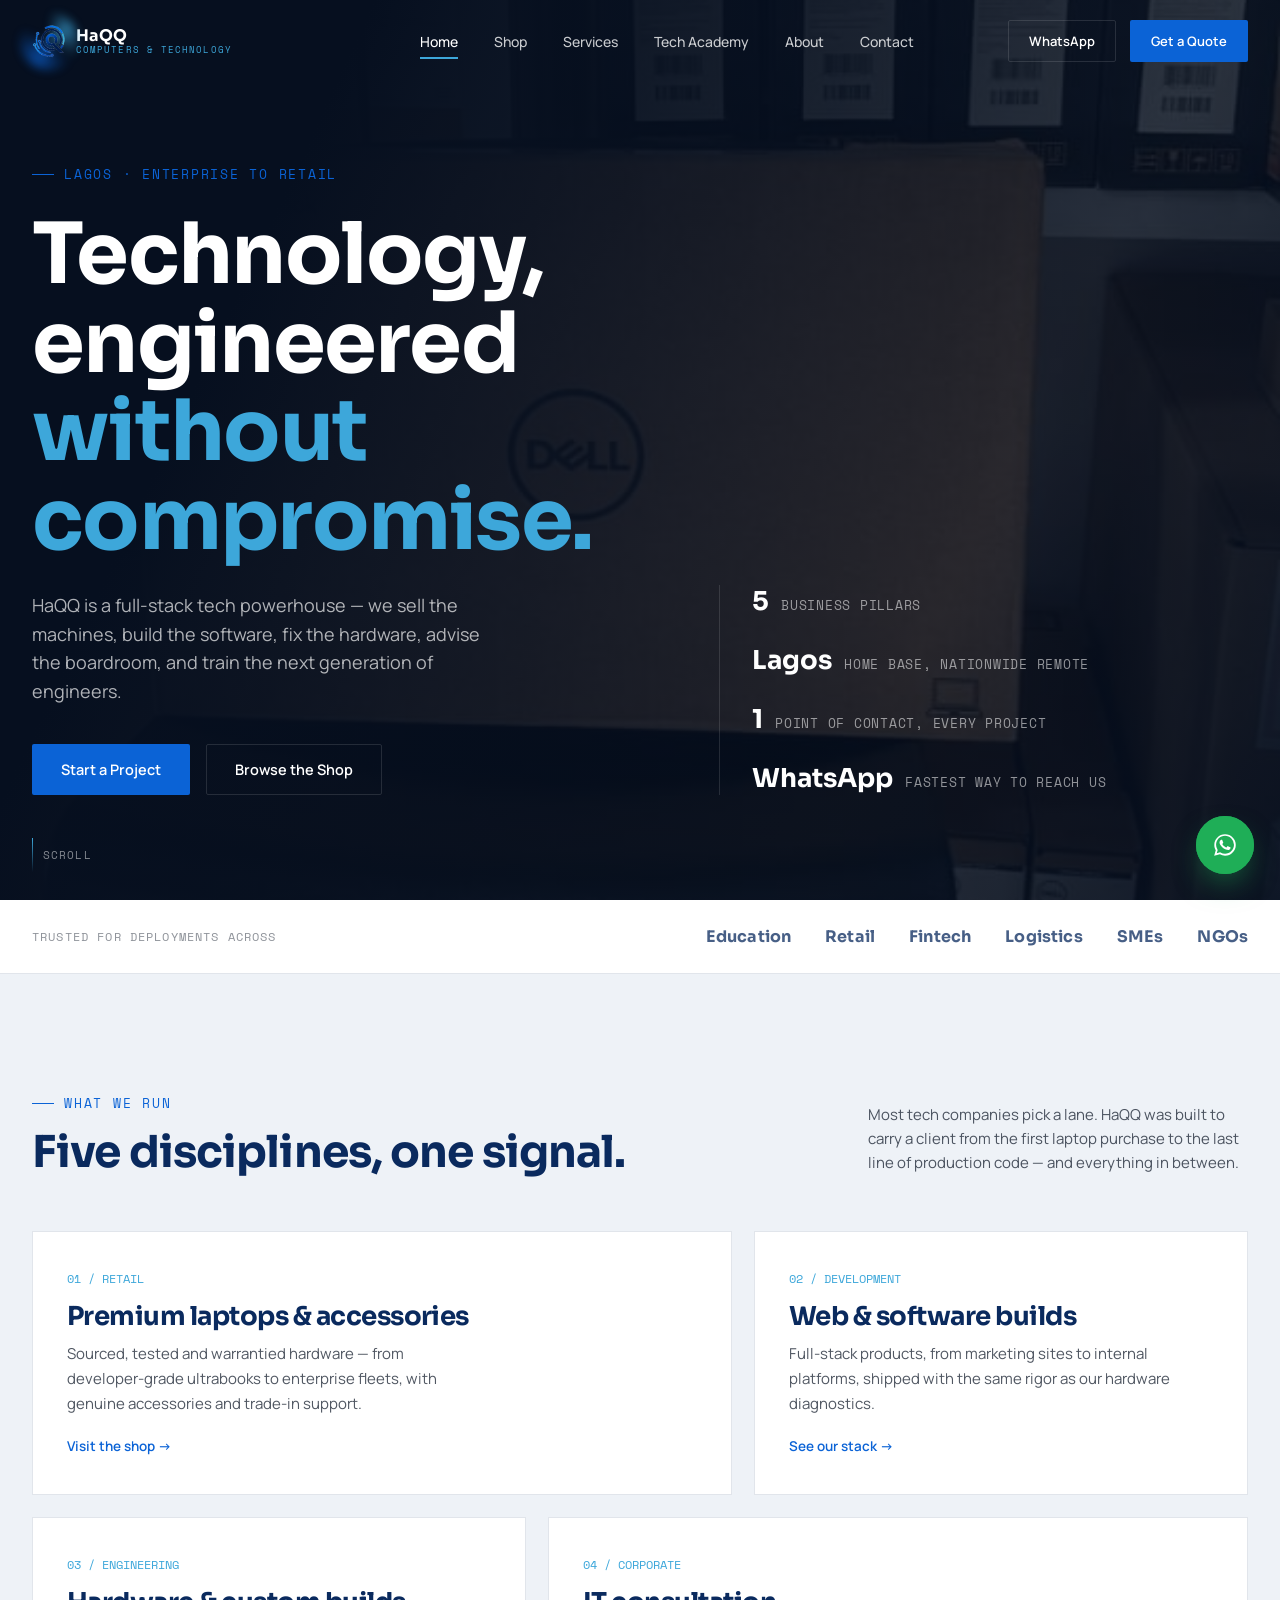
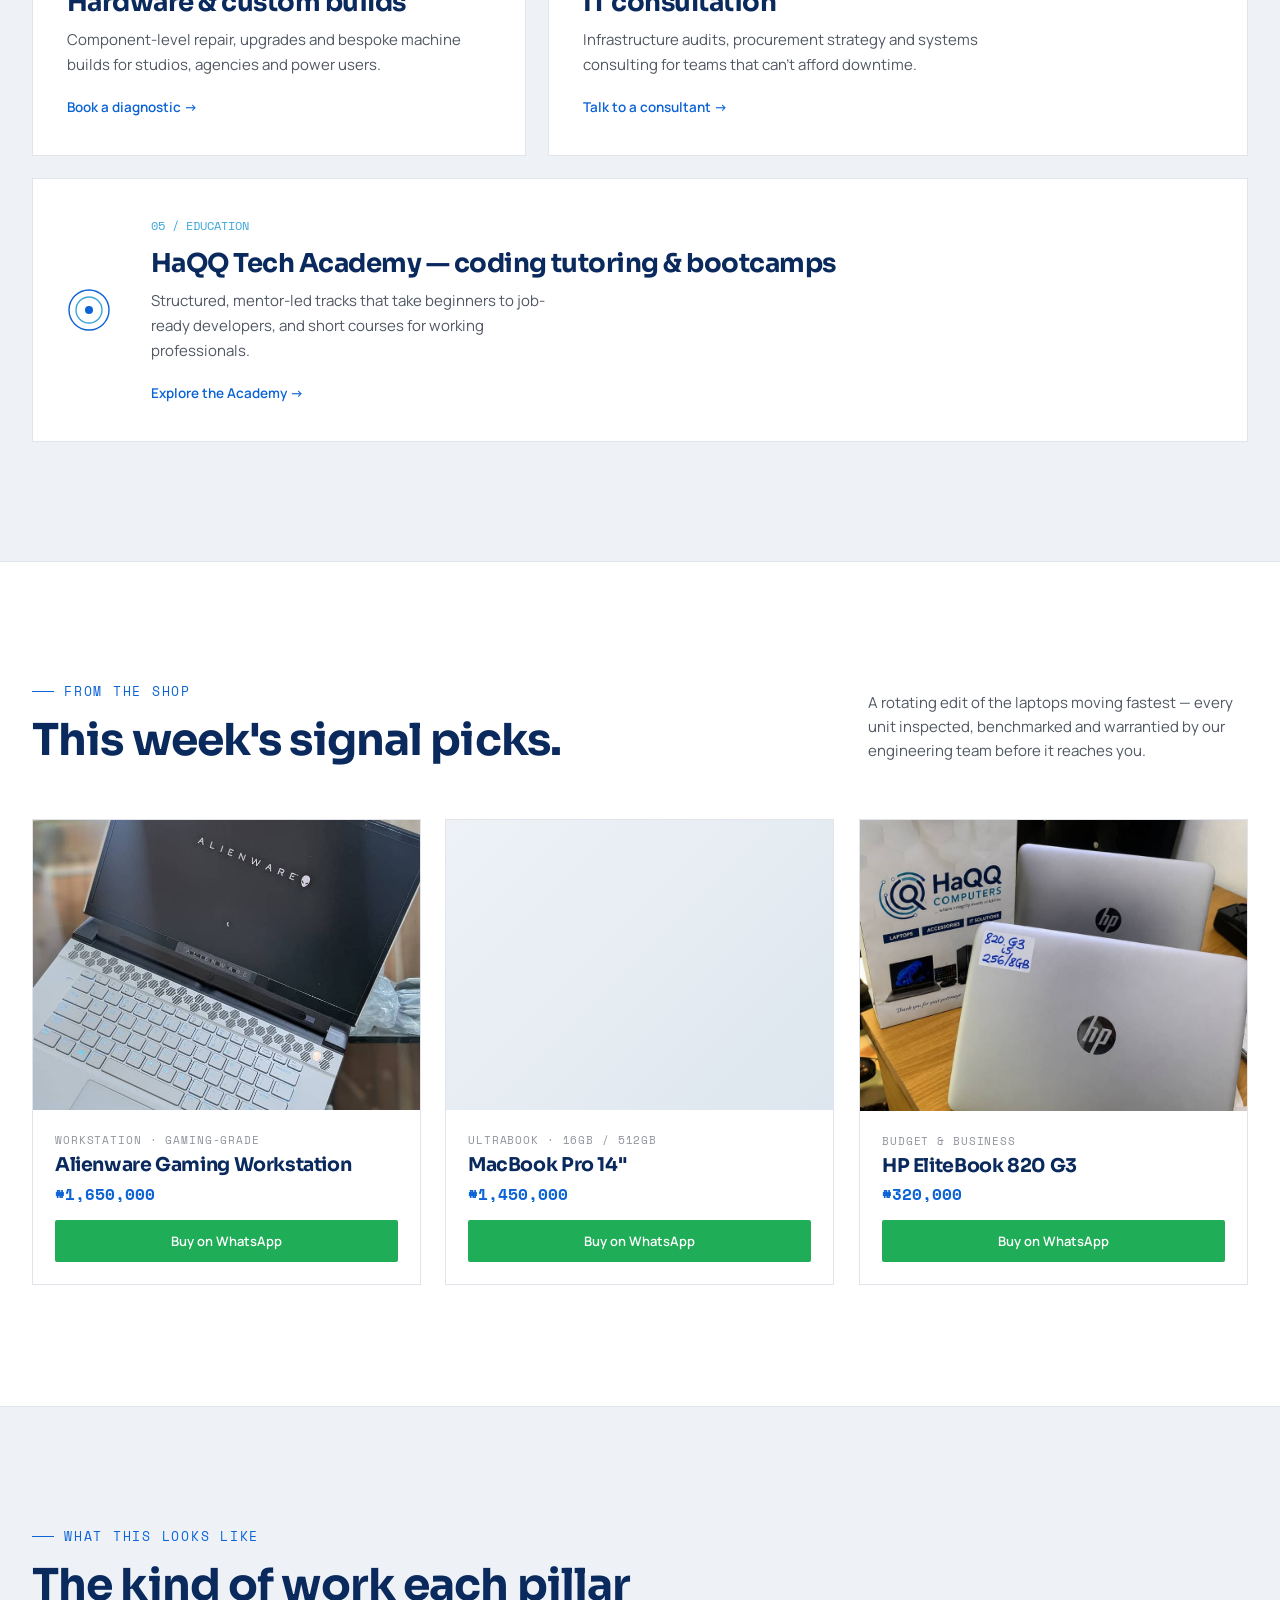
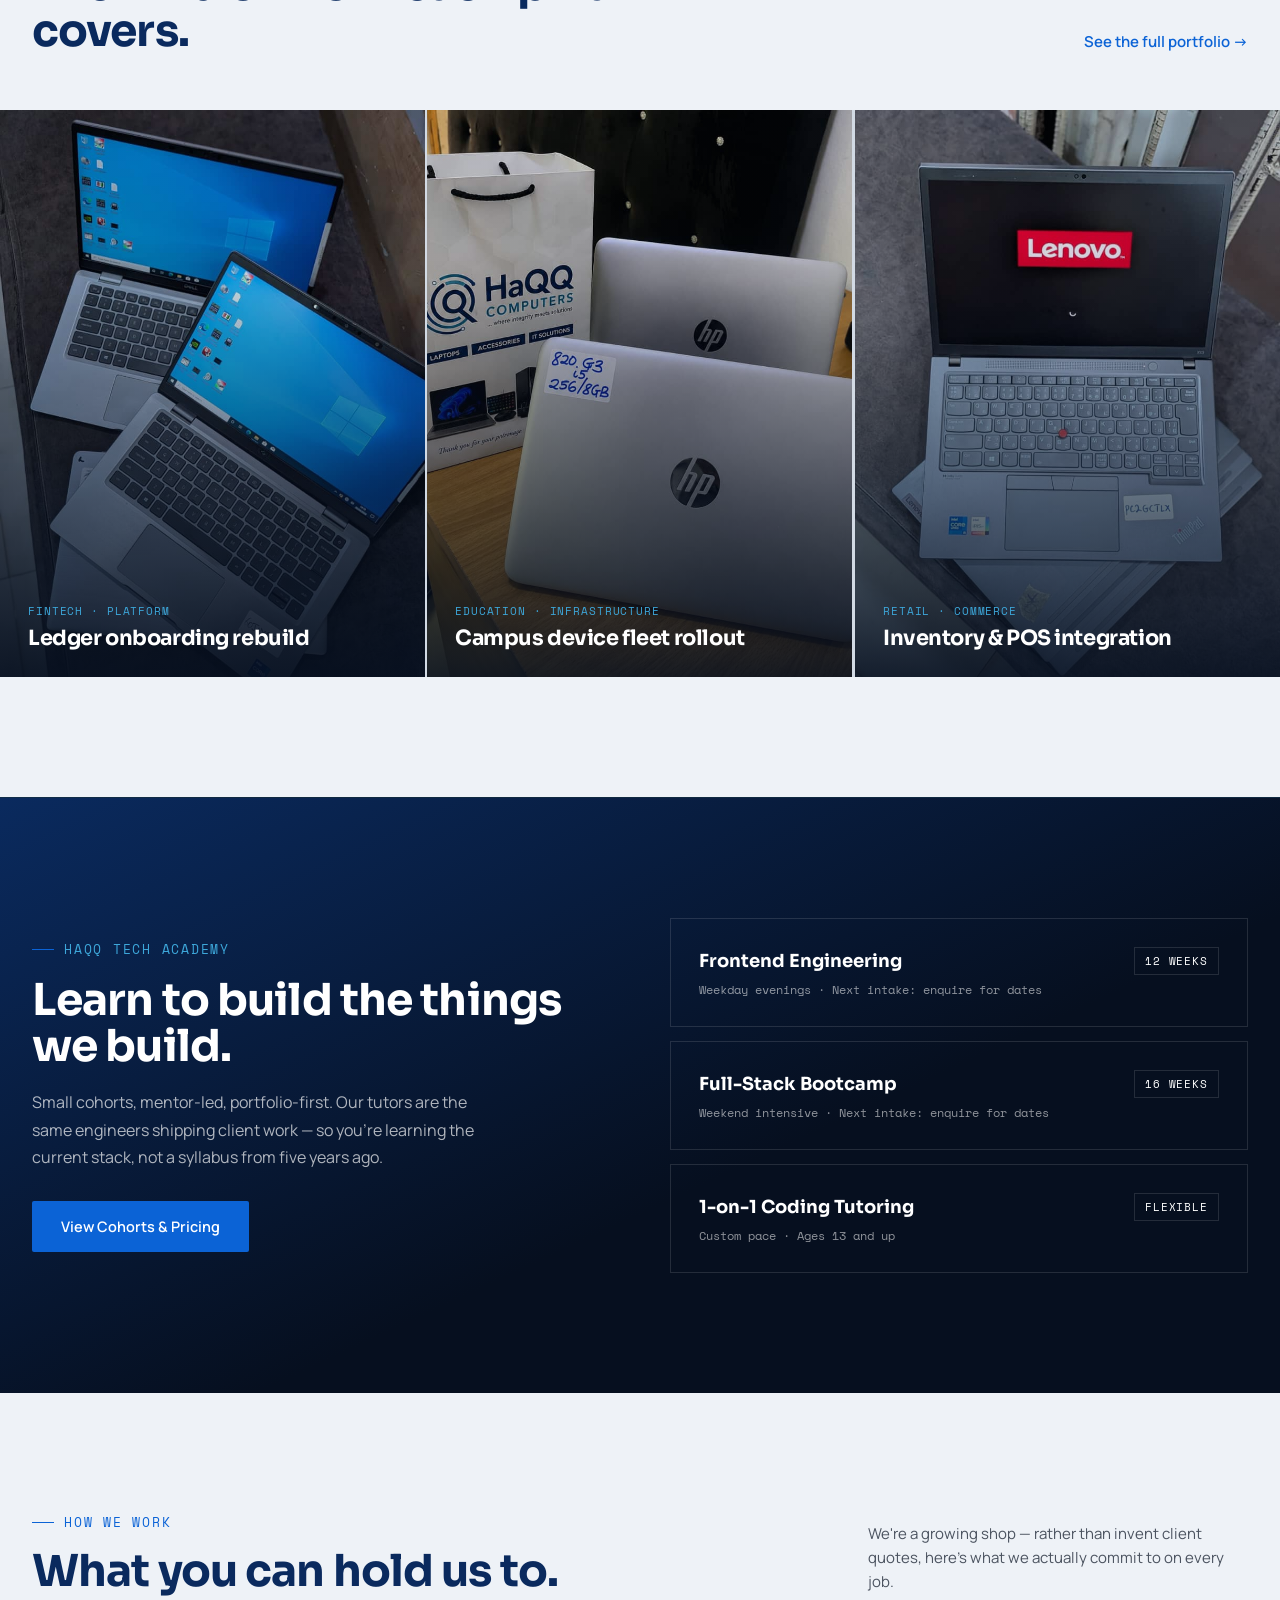
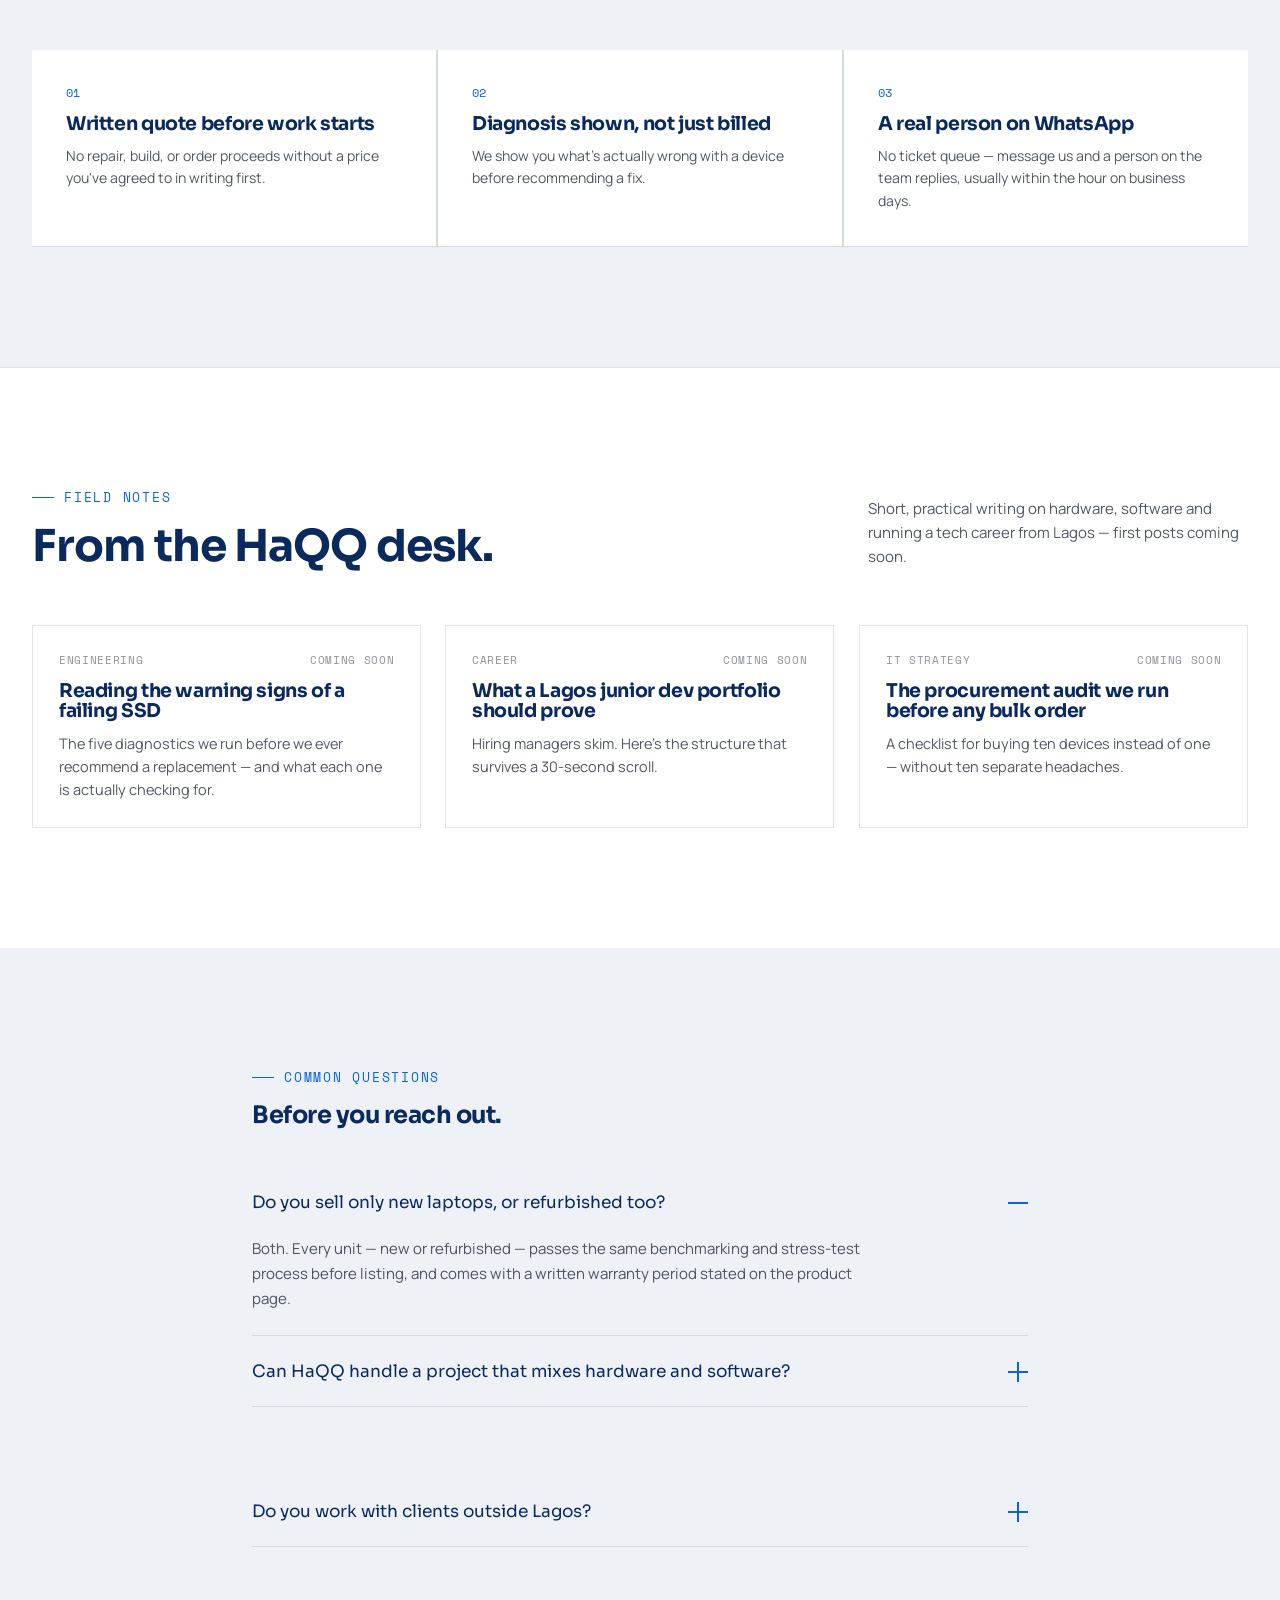
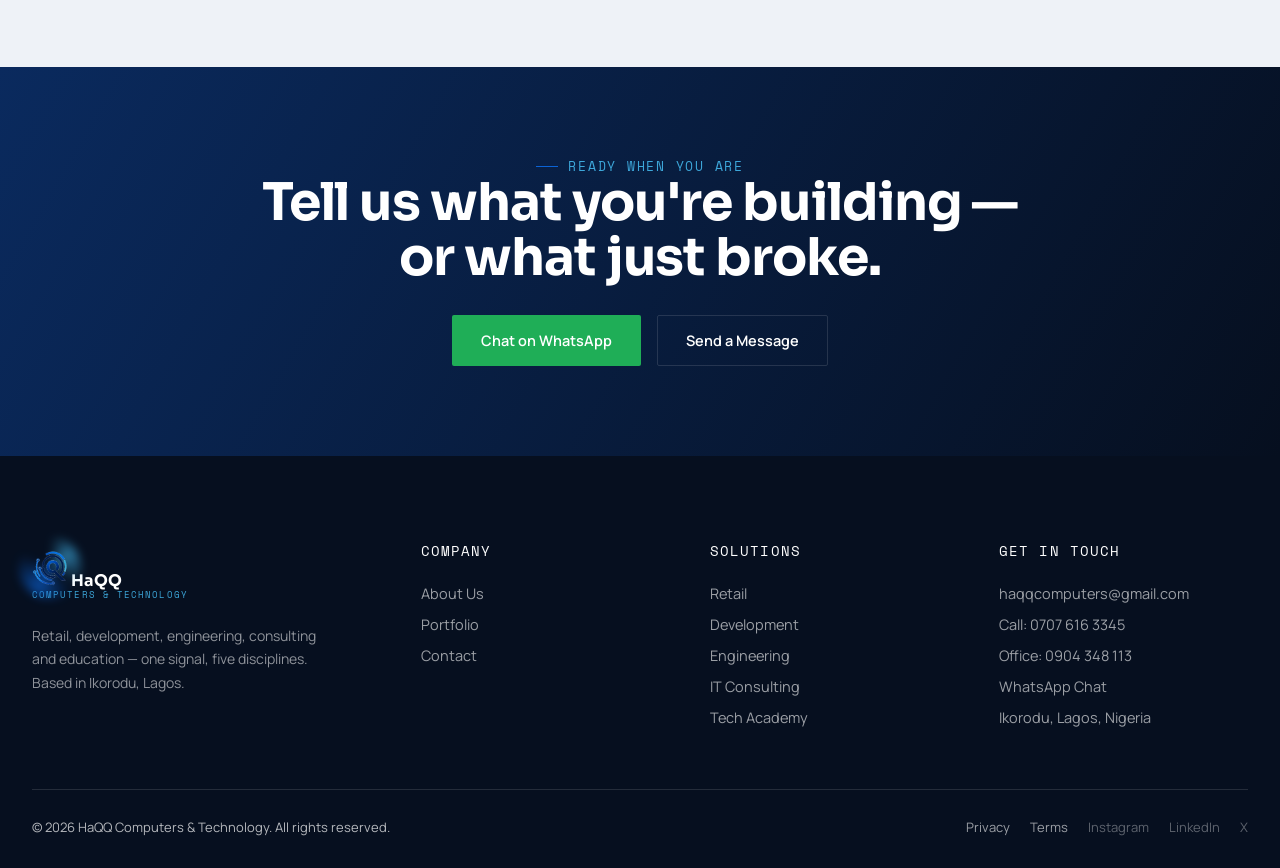
==== commit d43ab8dc: "new updates" ====
--- a/index.html
+++ b/index.html
@@ -190,14 +190,14 @@
     </div>
   </div>
   <div class="portfolio-strip">
-    <div class="portfolio-item reveal"><img src="https://images.unsplash.com/photo-1573164574572-cb89e39749b4?fm=jpg&q=80&w=900&auto=format&fit=crop" alt="Team collaborating on a fintech platform project" loading="lazy"><div class="content"><div class="tag-line">Fintech · Platform</div><h4>Ledger onboarding rebuild</h4></div></div>
+    <div class="portfolio-item reveal"><img src="assets/products/dell-2in1-pair.jpeg" alt="Laptops used in fintech platform onboarding work" loading="lazy"><div class="content"><div class="tag-line">Fintech · Platform</div><h4>Ledger onboarding rebuild</h4></div></div>
     <div class="portfolio-item reveal reveal-d1"><img src="assets/products/hp-budget.jpeg" alt="Laptops prepared for a school device fleet rollout" loading="lazy"><div class="content"><div class="tag-line">Education · Infrastructure</div><h4>Campus device fleet rollout</h4></div></div>
-    <div class="portfolio-item reveal reveal-d2"><img src="https://images.unsplash.com/photo-1628115367019-607aedaee62a?fm=jpg&q=80&w=900&auto=format&fit=crop" alt="Laptop used for retail inventory and POS integration work" loading="lazy"><div class="content"><div class="tag-line">Retail · Commerce</div><h4>Inventory &amp; POS integration</h4></div></div>
+    <div class="portfolio-item reveal reveal-d2"><img src="assets/products/thinkpad-x13.jpeg" alt="Laptop used for retail inventory and POS integration work" loading="lazy"><div class="content"><div class="tag-line">Retail · Commerce</div><h4>Inventory &amp; POS integration</h4></div></div>
   </div>
 </section>
 
 <!-- ================= ACADEMY TEASER ================= -->
-<section class="section-pad dark-section">
+<section class="section-pad dark-section academy-dark">
   <div class="wrap academy-teaser">
     <div class="reveal">
       <div class="eyebrow">HaQQ Tech Academy</div>
--- a/css/style.css
+++ b/css/style.css
@@ -26,15 +26,17 @@
 }
 
 *{ box-sizing:border-box; margin:0; padding:0; }
-html{ scroll-behavior:smooth; }
+html{ scroll-behavior:smooth; overflow-x:hidden; width:100%; }
 body{
   font-family:var(--body);
   color:var(--navy);
   background:var(--porcelain);
   -webkit-font-smoothing:antialiased;
   overflow-x:hidden;
+  width:100%;
 }
 img{ max-width:100%; display:block; }
+canvas, video, iframe{ max-width:100%; }
 a{ color:inherit; text-decoration:none; }
 ul{ list-style:none; }
 button{ font-family:inherit; cursor:pointer; }
@@ -105,13 +107,14 @@
 .nav-burger{ display:none; }
 
 @media (max-width:980px){
-  .nav-links{ position:fixed; top:0; right:-100%; height:100vh; width:78%; max-width:340px;
+  .nav-links{ position:fixed; top:0; right:0; height:100vh; width:78%; max-width:340px;
     background:var(--ink); flex-direction:column; align-items:flex-start; justify-content:center;
-    padding:40px; gap:28px; transition:right .45s cubic-bezier(.2,.8,.2,1); border-left:1px solid var(--line-dark); }
-  .nav-links.open{ right:0; }
+    padding:40px; gap:28px; transition:transform .45s cubic-bezier(.2,.8,.2,1); border-left:1px solid var(--line-dark);
+    transform:translateX(100%); z-index:95; }
+  .nav-links.open{ transform:translateX(0); }
   .nav-links a{ font-size:19px; }
-  .nav-burger{ display:flex; flex-direction:column; gap:5px; width:26px; z-index:200; }
-  .nav-burger span{ height:2px; background:#fff; border-radius:2px; transition:.3s; }
+  .nav-burger{ display:flex; flex-direction:column; justify-content:center; align-items:center; gap:5px; width:26px; height:26px; z-index:200; background:none; border:none; padding:0; -webkit-appearance:none; appearance:none; }
+  .nav-burger span{ display:block; width:100%; height:2px; background:#fff; border-radius:2px; transition:.3s; }
   .nav-cta .btn-ghost-dark span.txt{ display:none; }
   .nav-overlay{ position:fixed; inset:0; background:rgba(0,0,0,.5); opacity:0; pointer-events:none; transition:opacity .4s; z-index:90; }
   .nav-overlay.show{ opacity:1; pointer-events:auto; }
@@ -152,6 +155,7 @@
 .section-pad{ padding:120px 0; }
 @media (max-width:768px){ .section-pad{ padding:76px 0; } }
 .dark-section{ background:var(--ink); color:#fff; }
+.academy-dark{ background:linear-gradient(155deg, var(--navy) 0%, var(--ink) 60%); border-top:1px solid rgba(61,167,218,.18); }
 .dark-section .eyebrow{ color:var(--cyan); }
 
 /* ---------------- Cards ---------------- */
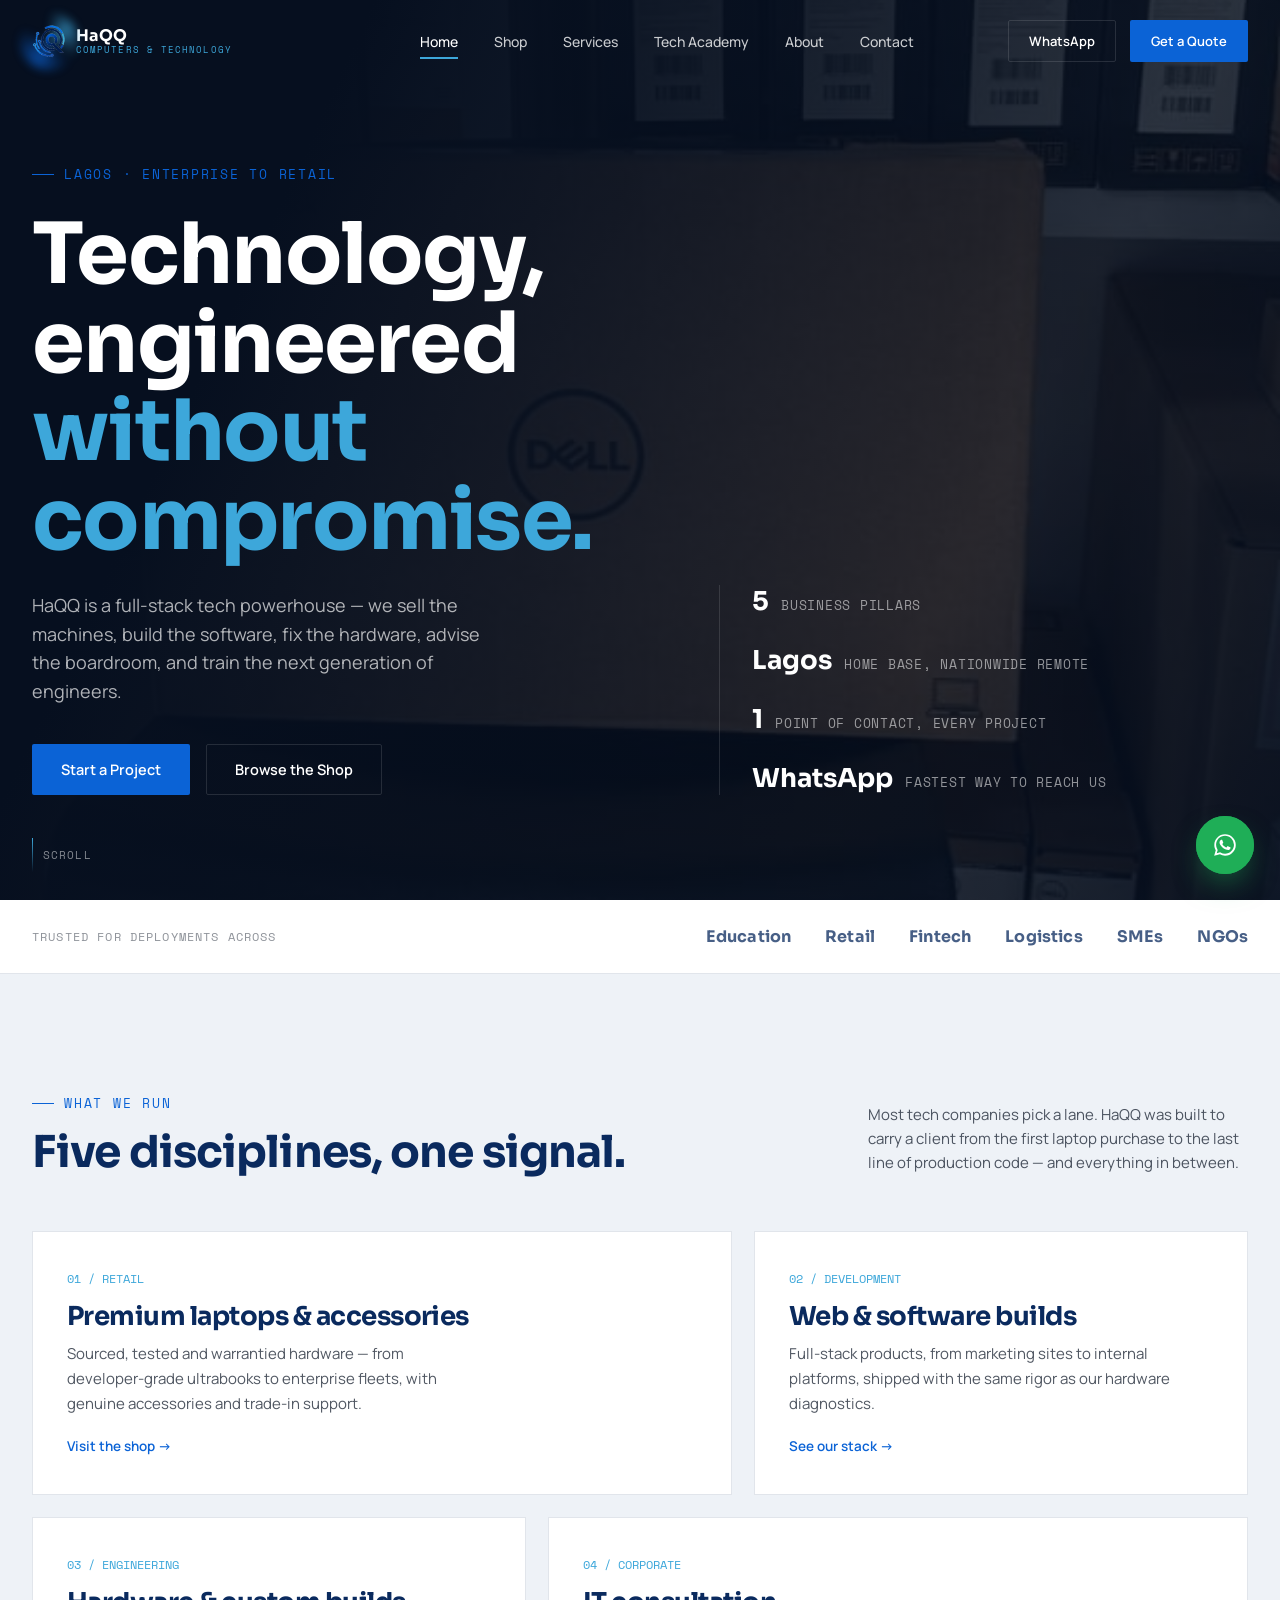
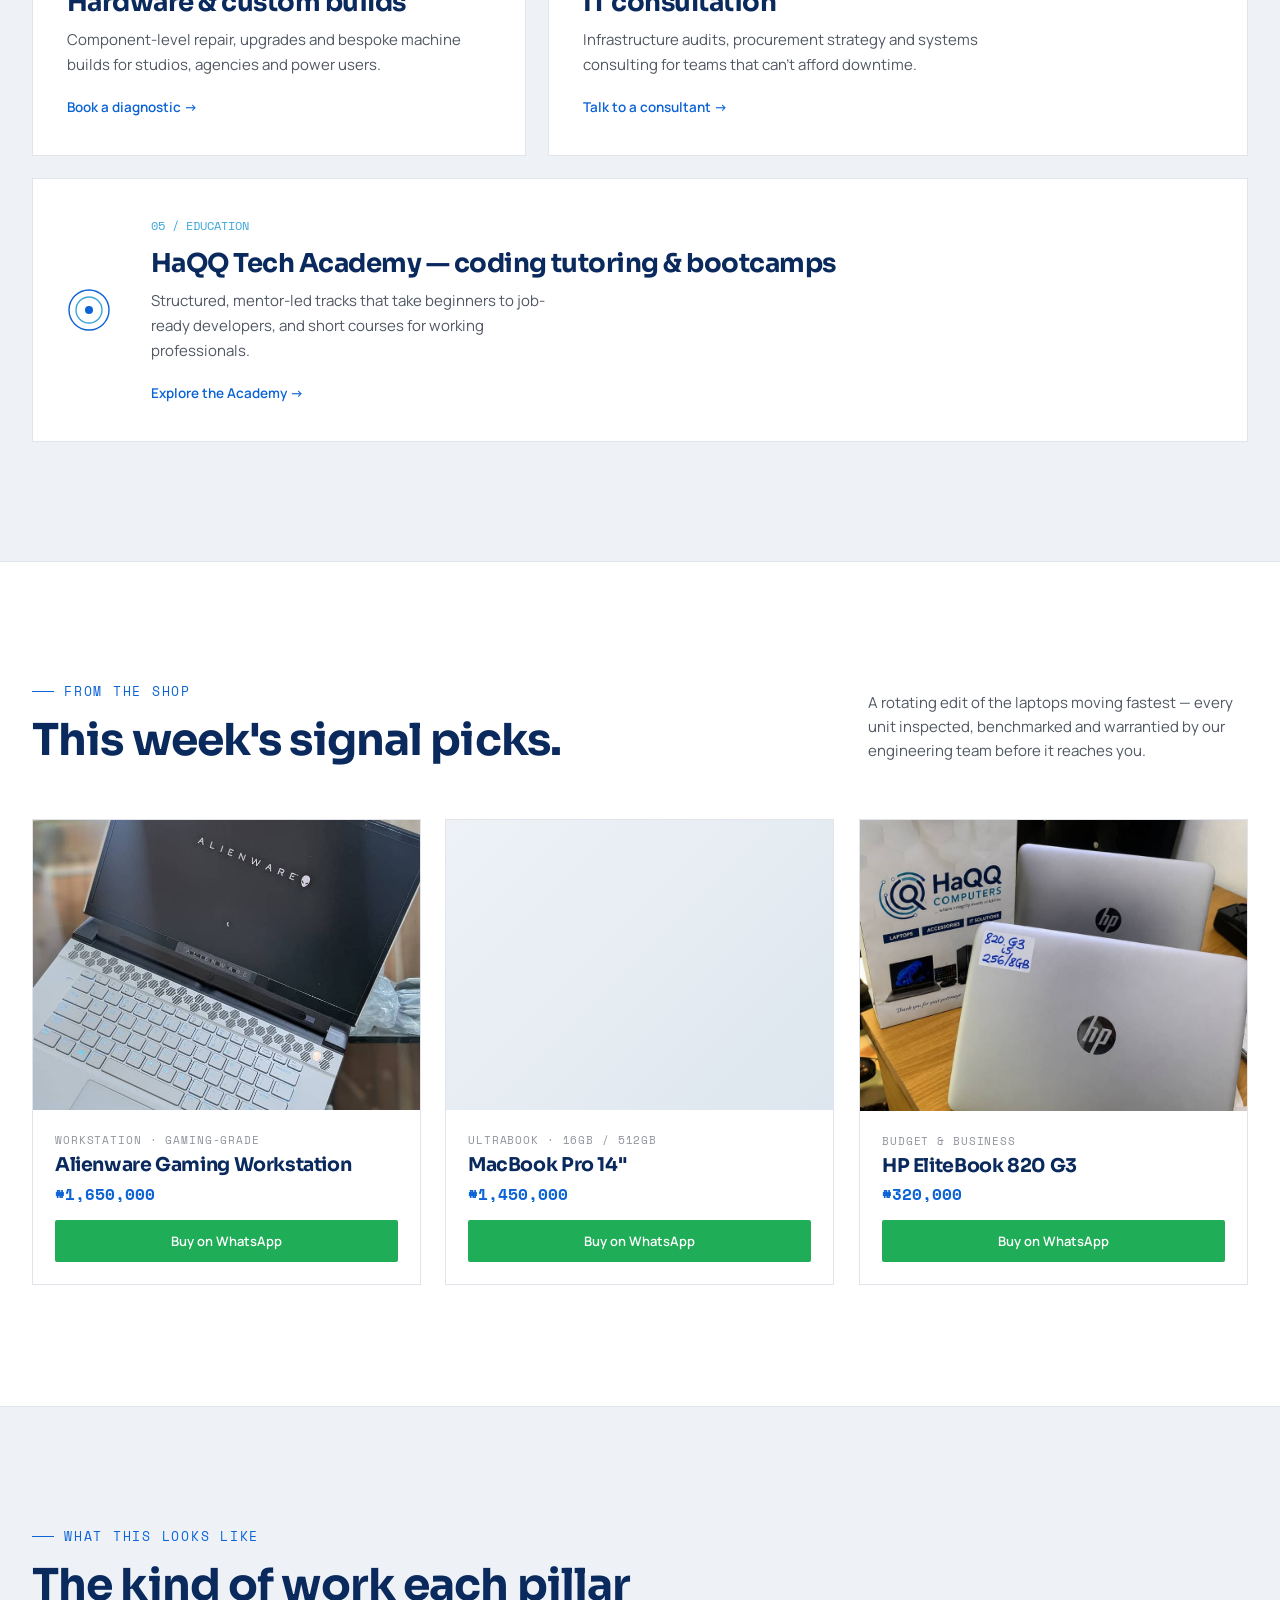
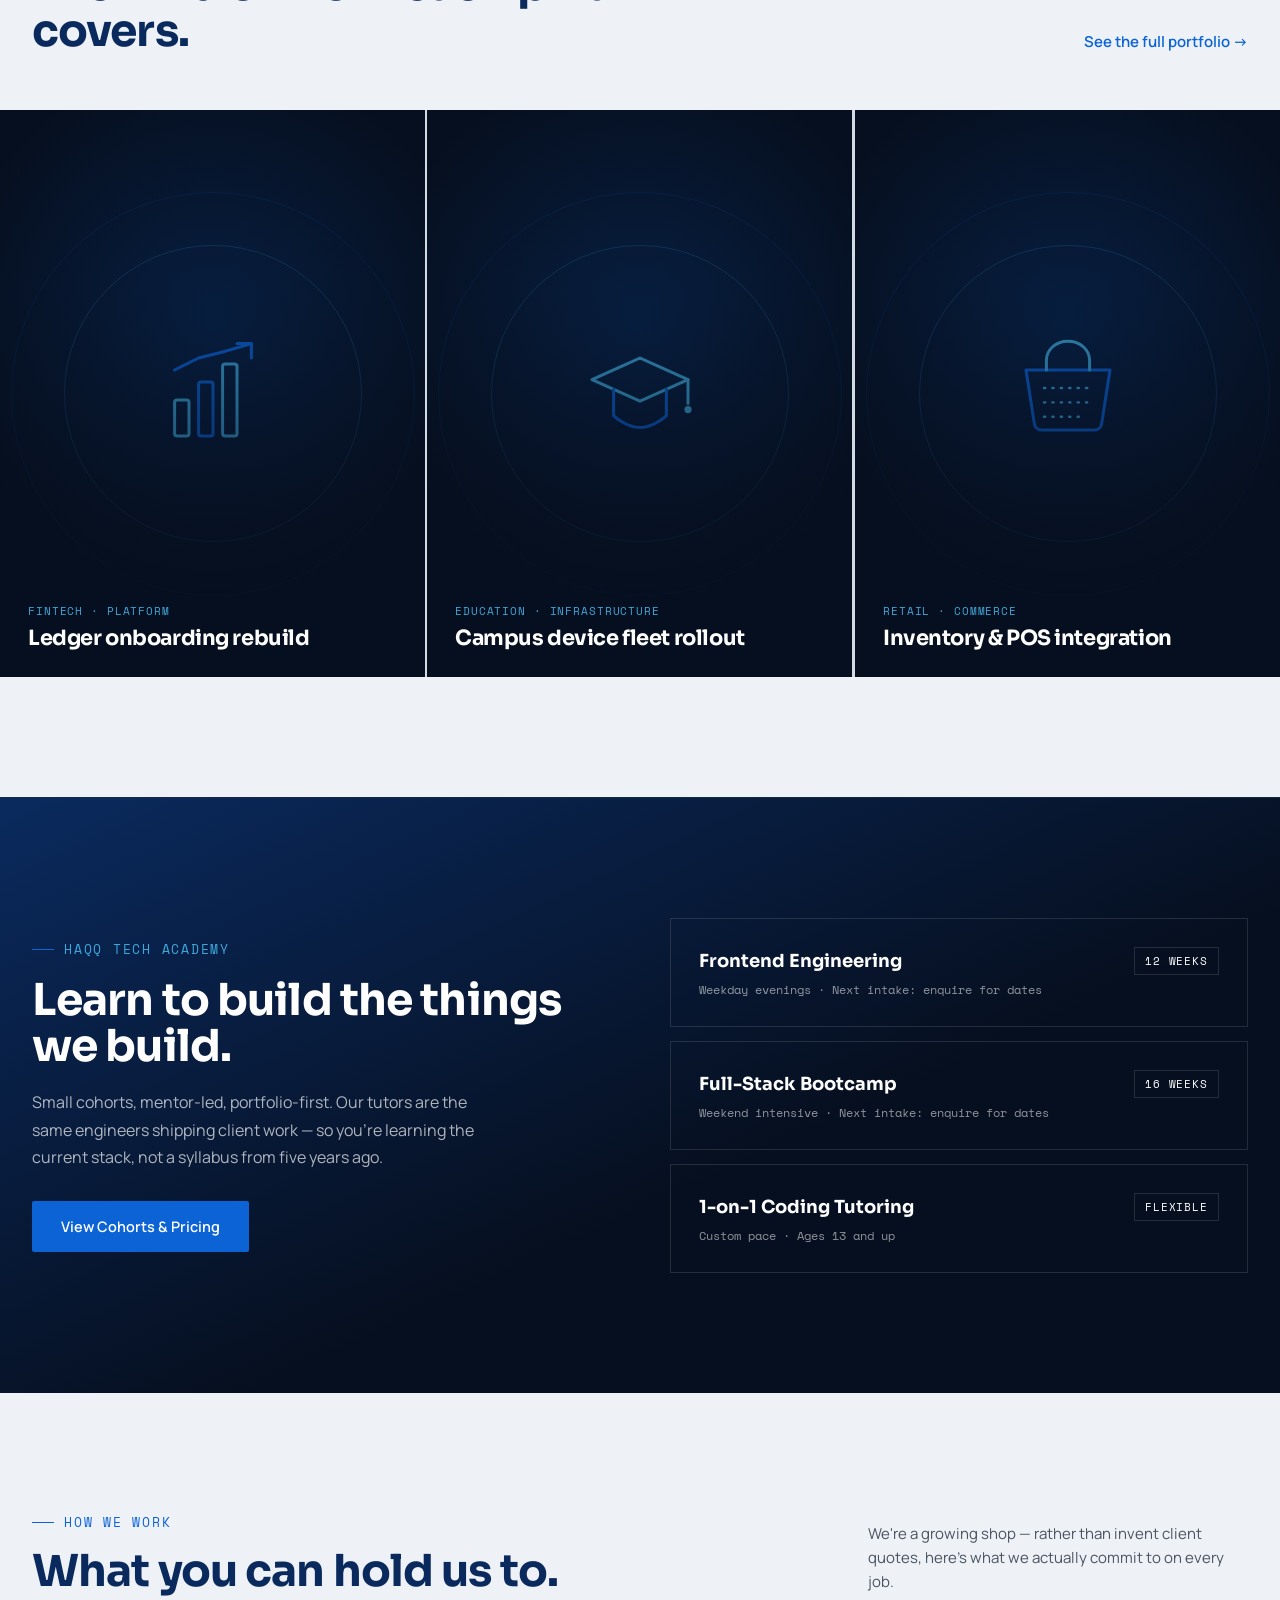
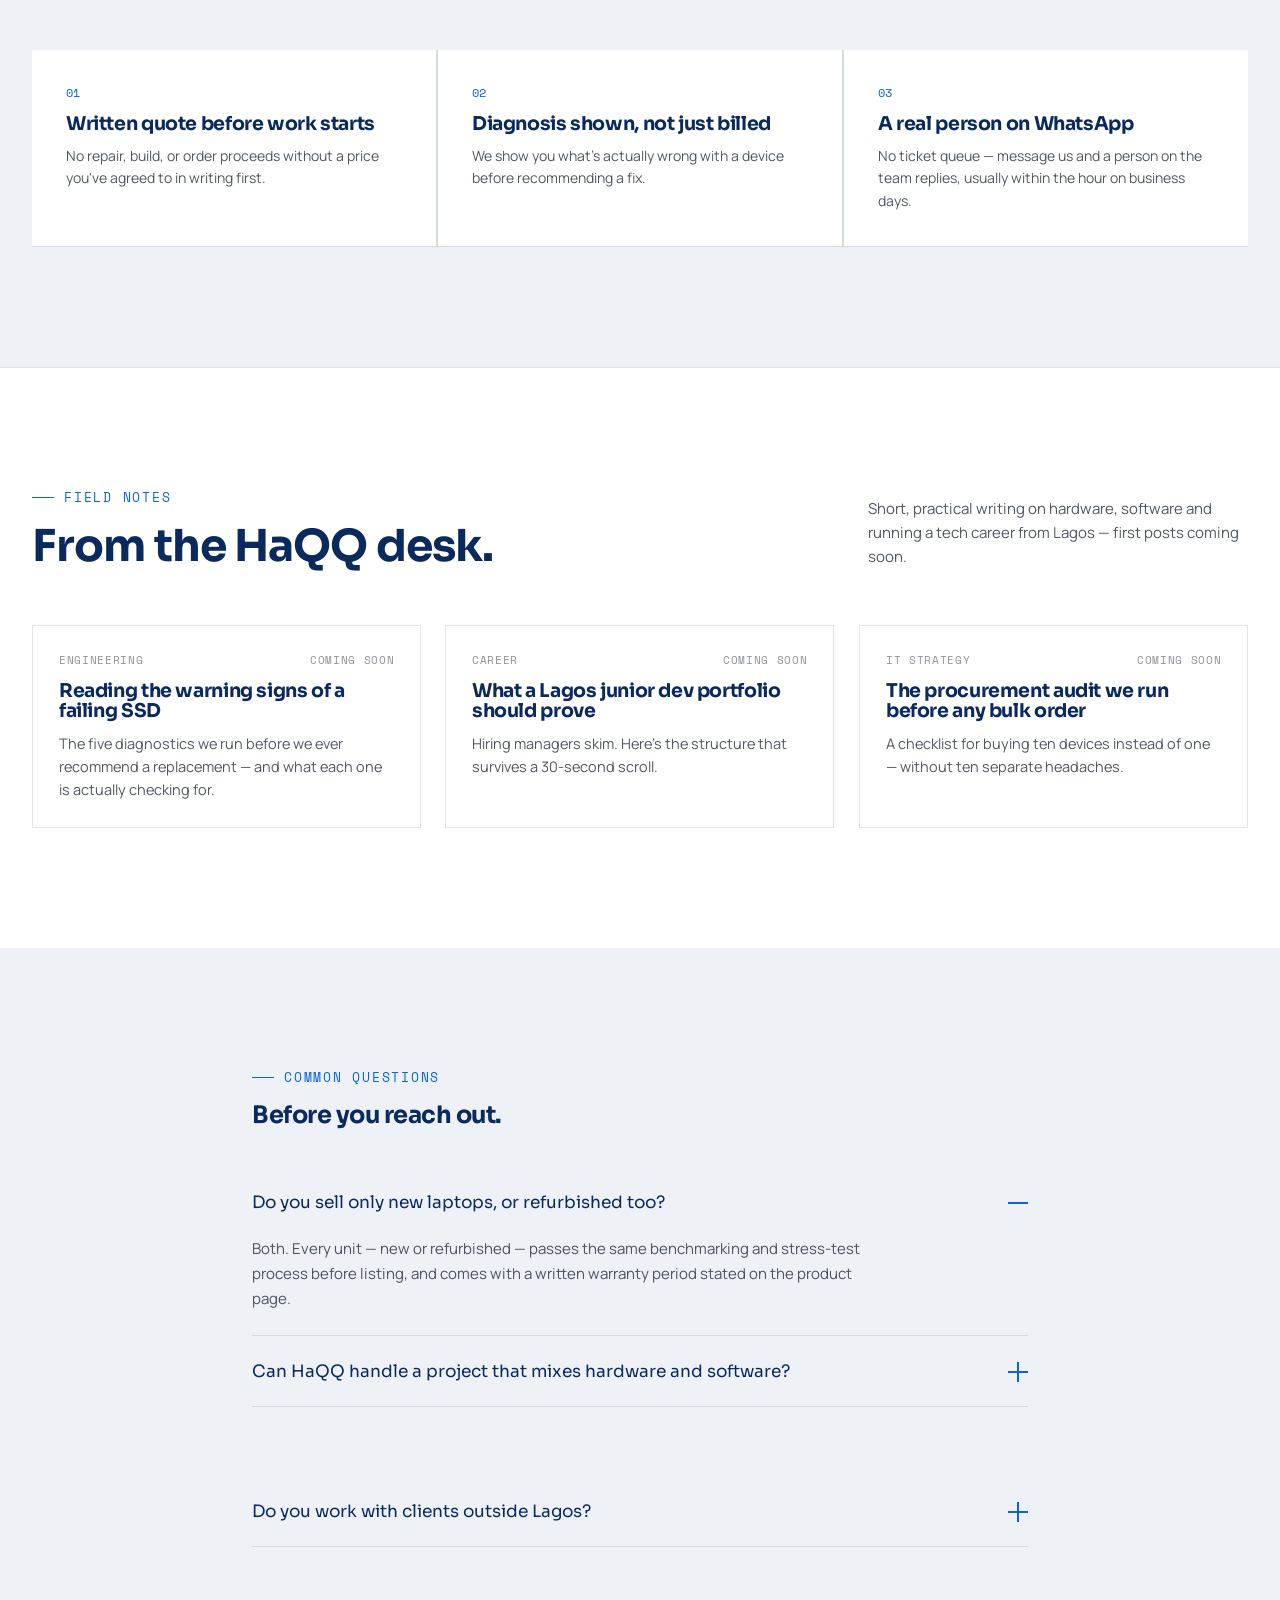
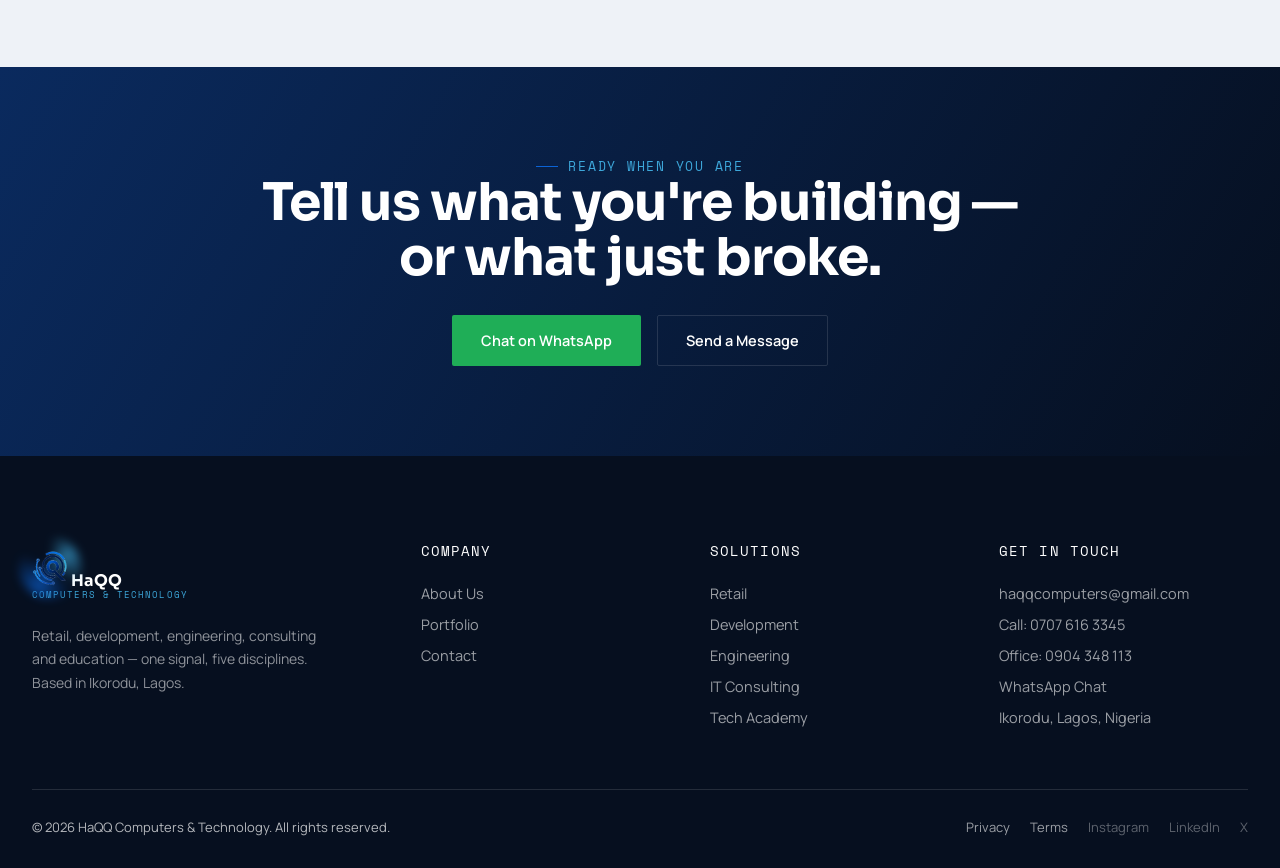
==== commit 705649fc: "Mobile responsiveness and Preloader animation" ====
--- a/index.html
+++ b/index.html
@@ -190,9 +190,24 @@
     </div>
   </div>
   <div class="portfolio-strip">
-    <div class="portfolio-item reveal"><img src="assets/products/dell-2in1-pair.jpeg" alt="Laptops used in fintech platform onboarding work" loading="lazy"><div class="content"><div class="tag-line">Fintech · Platform</div><h4>Ledger onboarding rebuild</h4></div></div>
-    <div class="portfolio-item reveal reveal-d1"><img src="assets/products/hp-budget.jpeg" alt="Laptops prepared for a school device fleet rollout" loading="lazy"><div class="content"><div class="tag-line">Education · Infrastructure</div><h4>Campus device fleet rollout</h4></div></div>
-    <div class="portfolio-item reveal reveal-d2"><img src="assets/products/thinkpad-x13.jpeg" alt="Laptop used for retail inventory and POS integration work" loading="lazy"><div class="content"><div class="tag-line">Retail · Commerce</div><h4>Inventory &amp; POS integration</h4></div></div>
+    <div class="portfolio-item reveal"><div class="icon-illustration"><div class="ring"></div><div class="ring r2"></div><svg viewBox="0 0 100 100" fill="none" xmlns="http://www.w3.org/2000/svg">
+  <rect x="18" y="55" width="12" height="30" rx="2" stroke="#3da7da" stroke-width="2.5"/>
+  <rect x="38" y="40" width="12" height="45" rx="2" stroke="#0b63d6" stroke-width="2.5"/>
+  <rect x="58" y="25" width="12" height="60" rx="2" stroke="#3da7da" stroke-width="2.5"/>
+  <path d="M18 30 L38 20 L58 15 L82 8" stroke="#0b63d6" stroke-width="2.5" stroke-linecap="round" stroke-linejoin="round"/>
+  <path d="M70 8 L82 8 L82 20" stroke="#0b63d6" stroke-width="2.5" stroke-linecap="round" stroke-linejoin="round"/>
+</svg></div><div class="content"><div class="tag-line">Fintech · Platform</div><h4>Ledger onboarding rebuild</h4></div></div>
+    <div class="portfolio-item reveal reveal-d1"><div class="icon-illustration"><div class="ring"></div><div class="ring r2"></div><svg viewBox="0 0 100 100" fill="none" xmlns="http://www.w3.org/2000/svg">
+  <path d="M10 38 L50 20 L90 38 L50 56 Z" stroke="#3da7da" stroke-width="2.5" stroke-linejoin="round"/>
+  <path d="M28 46 V68 C28 68 38 78 50 78 C62 78 72 68 72 68 V46" stroke="#0b63d6" stroke-width="2.5" stroke-linecap="round" stroke-linejoin="round"/>
+  <path d="M90 38 V58" stroke="#3da7da" stroke-width="2.5" stroke-linecap="round"/>
+  <circle cx="90" cy="63" r="3" fill="#3da7da"/>
+</svg></div><div class="content"><div class="tag-line">Education · Infrastructure</div><h4>Campus device fleet rollout</h4></div></div>
+    <div class="portfolio-item reveal reveal-d2"><div class="icon-illustration"><div class="ring"></div><div class="ring r2"></div><svg viewBox="0 0 100 100" fill="none" xmlns="http://www.w3.org/2000/svg">
+  <path d="M15 30 H85 L78 75 C77.5 78 75 80 72 80 H28 C25 80 22.5 78 22 75 L15 30 Z" stroke="#0b63d6" stroke-width="2.5" stroke-linejoin="round"/>
+  <path d="M32 30 V22 C32 13 40 6 50 6 C60 6 68 13 68 22 V30" stroke="#3da7da" stroke-width="2.5" stroke-linecap="round"/>
+  <path d="M30 45 H70 M30 57 H70 M30 69 H60" stroke="#3da7da" stroke-width="2" stroke-linecap="round" stroke-dasharray="1 6"/>
+</svg></div><div class="content"><div class="tag-line">Retail · Commerce</div><h4>Inventory &amp; POS integration</h4></div></div>
   </div>
 </section>
 
@@ -302,7 +317,7 @@
       </div>
       <div class="accordion-item reveal">
         <button class="accordion-trigger">Do you work with clients outside Lagos?<span class="plus"></span></button>
-        <div class="accordion-panel"><p>Development, consulting and Academy programs run remotely nationwide. Retail delivery and on-site engineering are currently focused on Lagos and surrounding states.</p></div>
+        <div class="accordion-panel"><p>Development, consulting and Academy programs run remotely nationwide. Retail delivery reaches Lagos, Abuja, Ibadan, Osun, Kogi, Bauchi and several other states — on-site engineering visits are currently strongest around Lagos, with other locations handled case by case.</p></div>
       </div>
     </div>
   </div>
@@ -323,7 +338,7 @@
 <!-- ================= FOOTER ================= -->
 <footer class="site-footer">
   <div class="wrap">
-    <div style="display:grid; grid-template-columns:1.4fr 1fr 1fr 1fr; gap:40px; padding-bottom:56px; border-bottom:1px solid var(--line-dark);">
+    <div class="footer-grid">
       <div>
         <a href="index.html" class="nav-logo" style="margin-bottom:18px;">
           <span class="logo-orbit" style="width:36px;height:36px;"><img src="assets/logo-icon.png" alt="HaQQ logo" style="height:36px;"></span>
--- a/css/style.css
+++ b/css/style.css
@@ -167,6 +167,9 @@
 footer.site-footer h4{ color:#fff; font-size:14px; font-family:var(--mono); letter-spacing:.08em; text-transform:uppercase; margin-bottom:20px; font-weight:500; }
 footer.site-footer a{ color:rgba(255,255,255,.6); font-size:14.5px; display:block; padding:6px 0; transition:color .25s; }
 footer.site-footer a:hover{ color:var(--cyan); }
+.footer-grid{ display:grid; grid-template-columns:1.4fr 1fr 1fr 1fr; gap:40px; padding-bottom:56px; border-bottom:1px solid var(--line-dark); }
+@media (max-width:760px){ .footer-grid{ grid-template-columns:1fr 1fr; gap:32px 24px; } .footer-grid > div:first-child{ grid-column:1 / -1; } }
+@media (max-width:460px){ .footer-grid{ grid-template-columns:1fr; } }
 
 /* ---------------- WhatsApp float ---------------- */
 .wa-float{
@@ -229,6 +232,8 @@
 
 /* ---- Service matrix ---- */
 .matrix{ display:grid; grid-template-columns:repeat(12,1fr); gap:22px; }
+.matrix-3col{ display:grid; grid-template-columns:repeat(3,1fr); gap:22px; }
+@media (max-width:860px){ .matrix-3col{ grid-template-columns:1fr; } }
 .pillar{ grid-column:span 6; padding:38px 34px; position:relative; }
 .pillar:nth-child(1){ grid-column:span 7; }
 .pillar:nth-child(2){ grid-column:span 5; }
@@ -267,6 +272,10 @@
 .portfolio-item:hover img{ transform:scale(1.06); }
 .portfolio-item::before{ content:''; position:absolute; inset:0; background:linear-gradient(180deg, rgba(6,15,31,.15) 30%, rgba(6,15,31,.92) 100%); z-index:1; }
 .portfolio-item .content{ position:relative; z-index:2; color:#fff; }
+.portfolio-item .icon-illustration{ position:absolute; inset:0; display:flex; align-items:center; justify-content:center; background:radial-gradient(circle at 50% 38%, rgba(11,99,214,.22), transparent 65%); }
+.portfolio-item .icon-illustration svg{ width:46%; max-width:120px; opacity:.92; }
+.portfolio-item .icon-illustration .ring{ position:absolute; width:70%; aspect-ratio:1; border:1px solid rgba(61,167,218,.2); border-radius:50%; }
+.portfolio-item .icon-illustration .ring.r2{ width:95%; border-color:rgba(11,99,214,.14); }
 .portfolio-item .tag-line{ font-family:var(--mono); font-size:11px; color:var(--cyan); text-transform:uppercase; letter-spacing:.08em; }
 .portfolio-item h4{ font-size:21px; margin-top:8px; }
 @media (max-width:860px){ .portfolio-strip{ grid-template-columns:1fr; } }
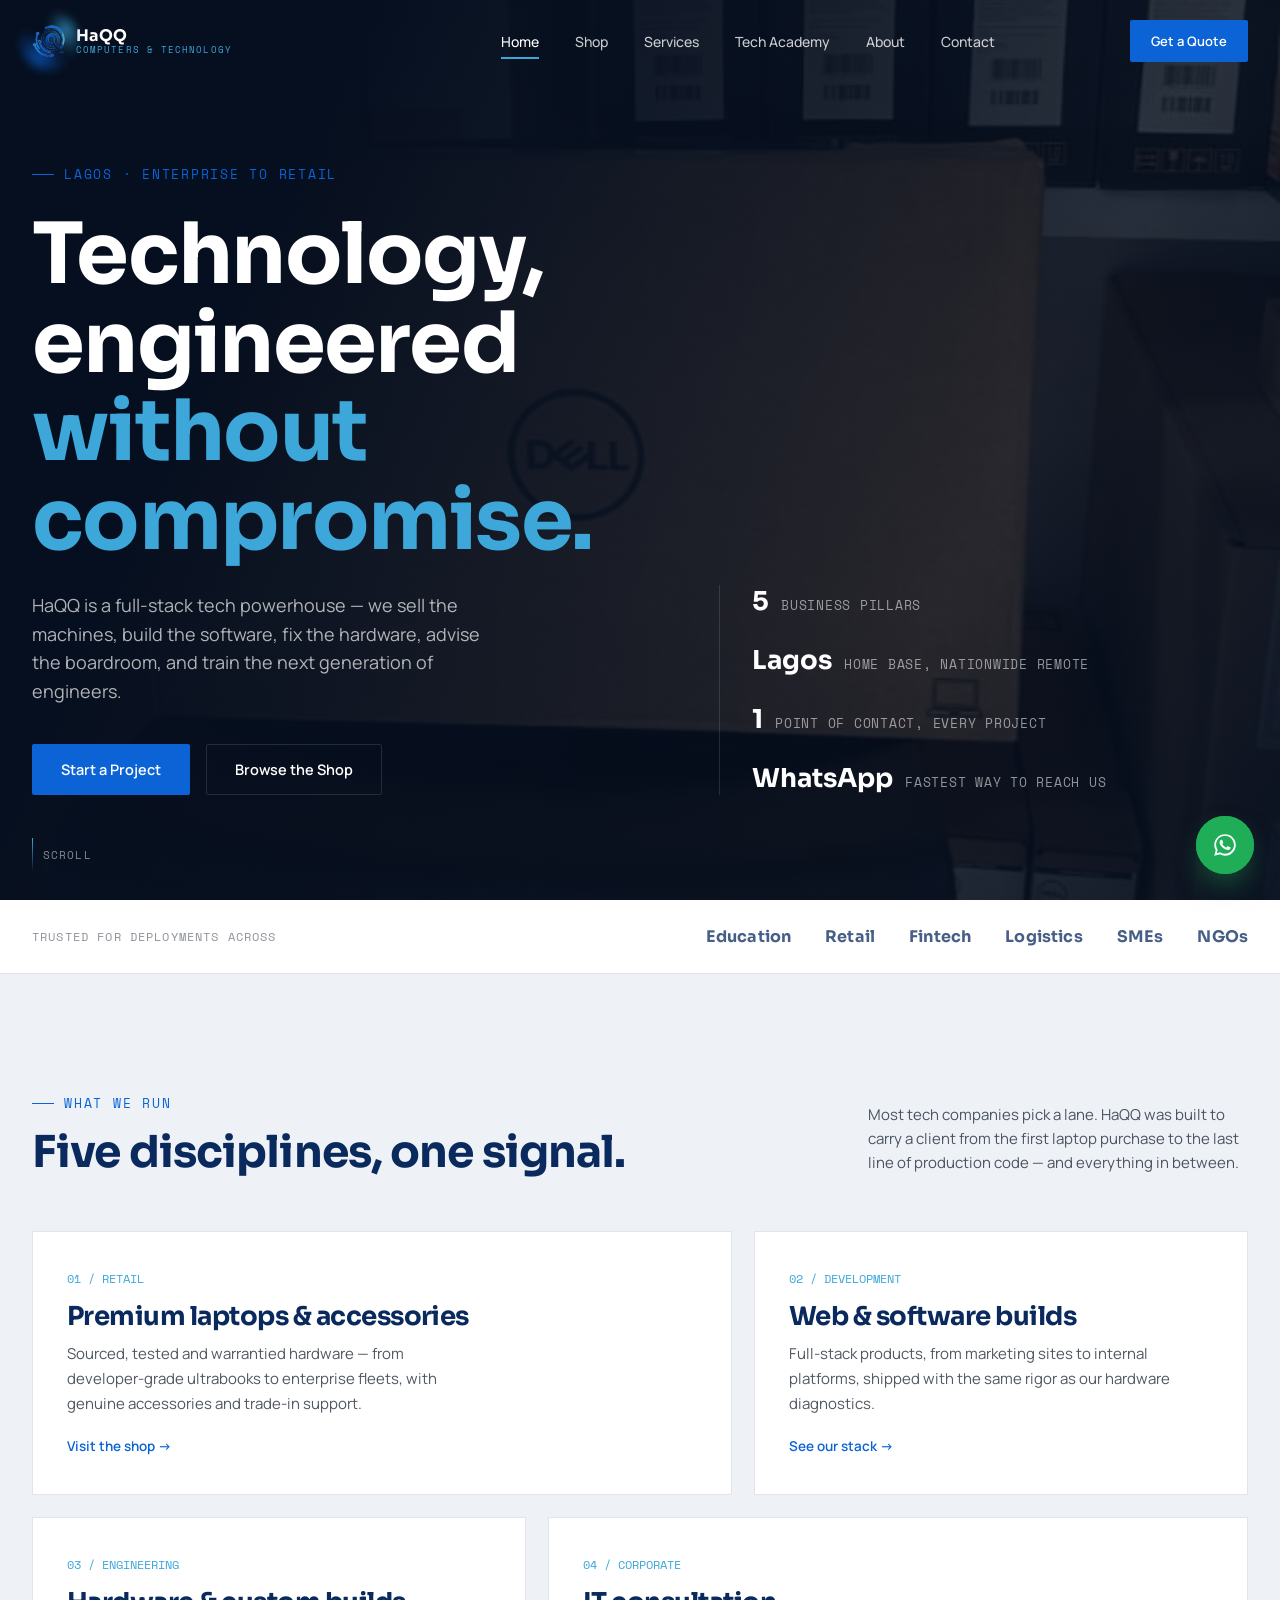
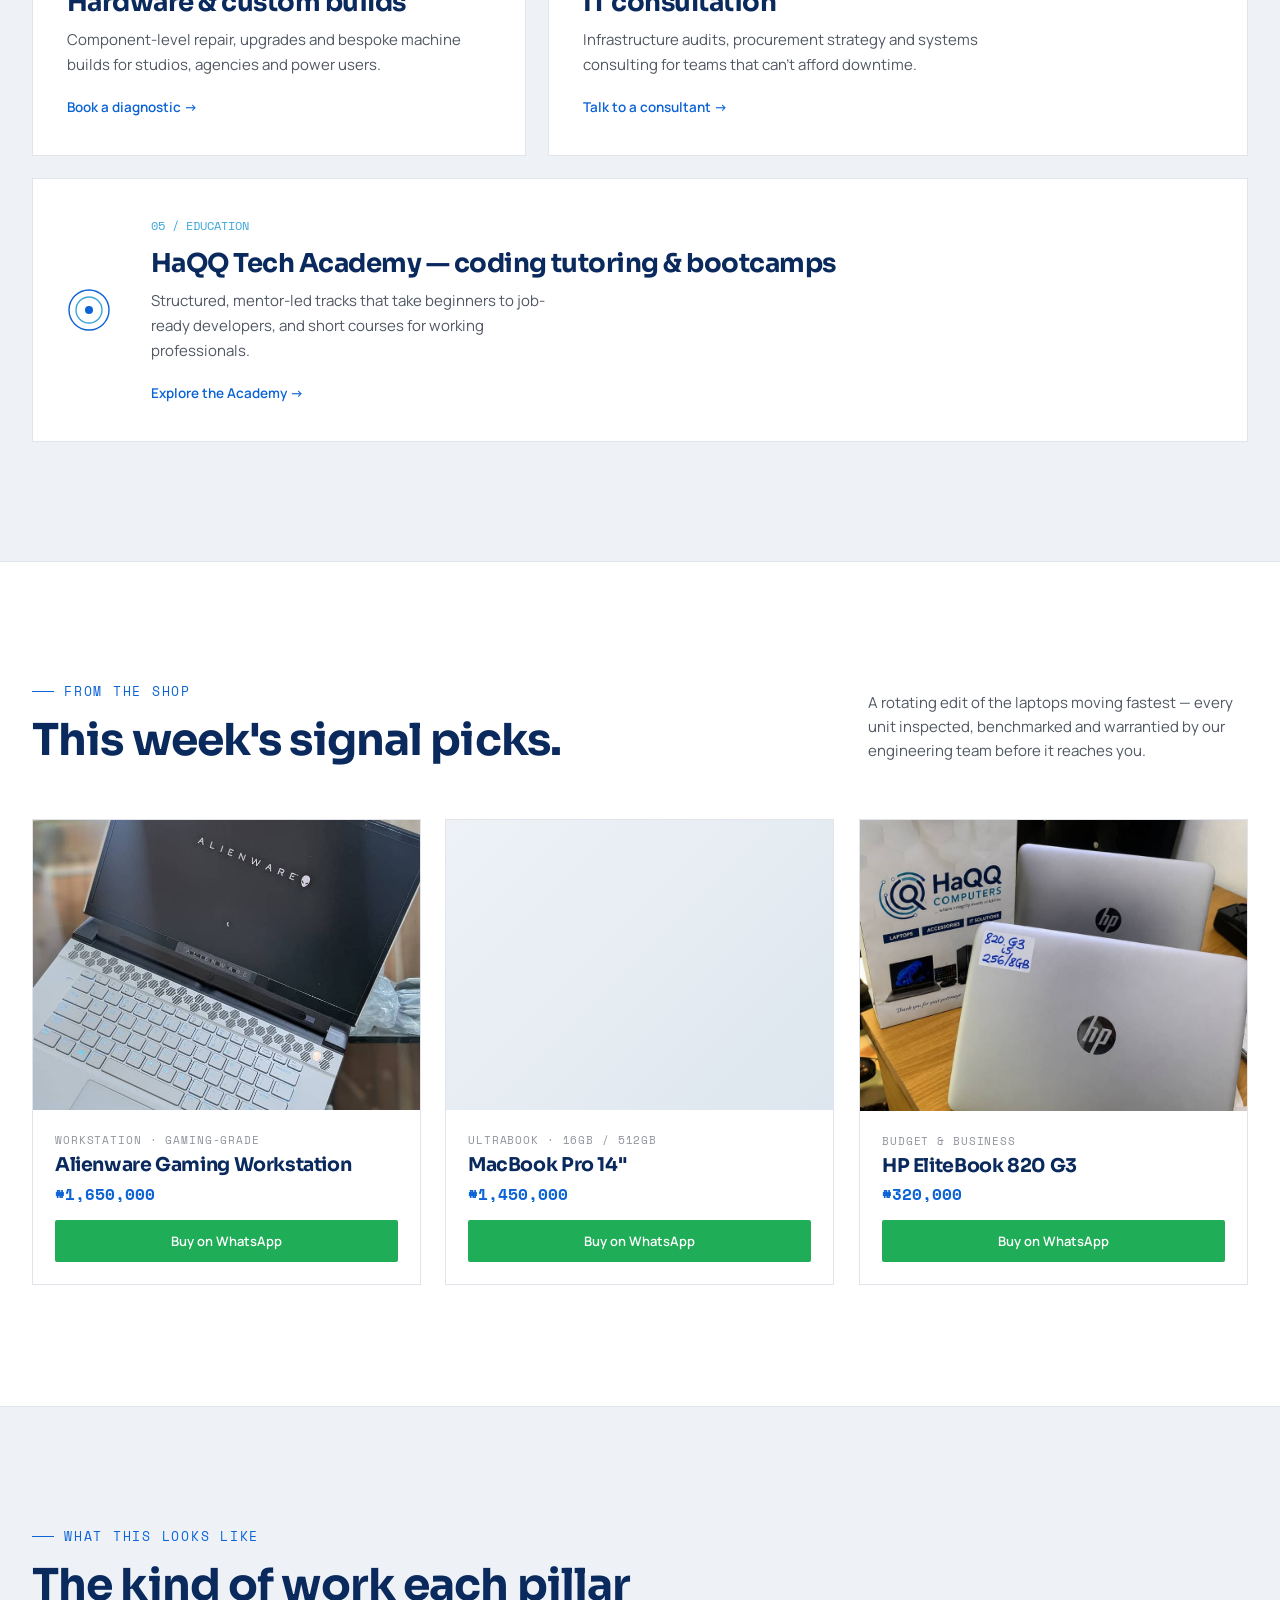
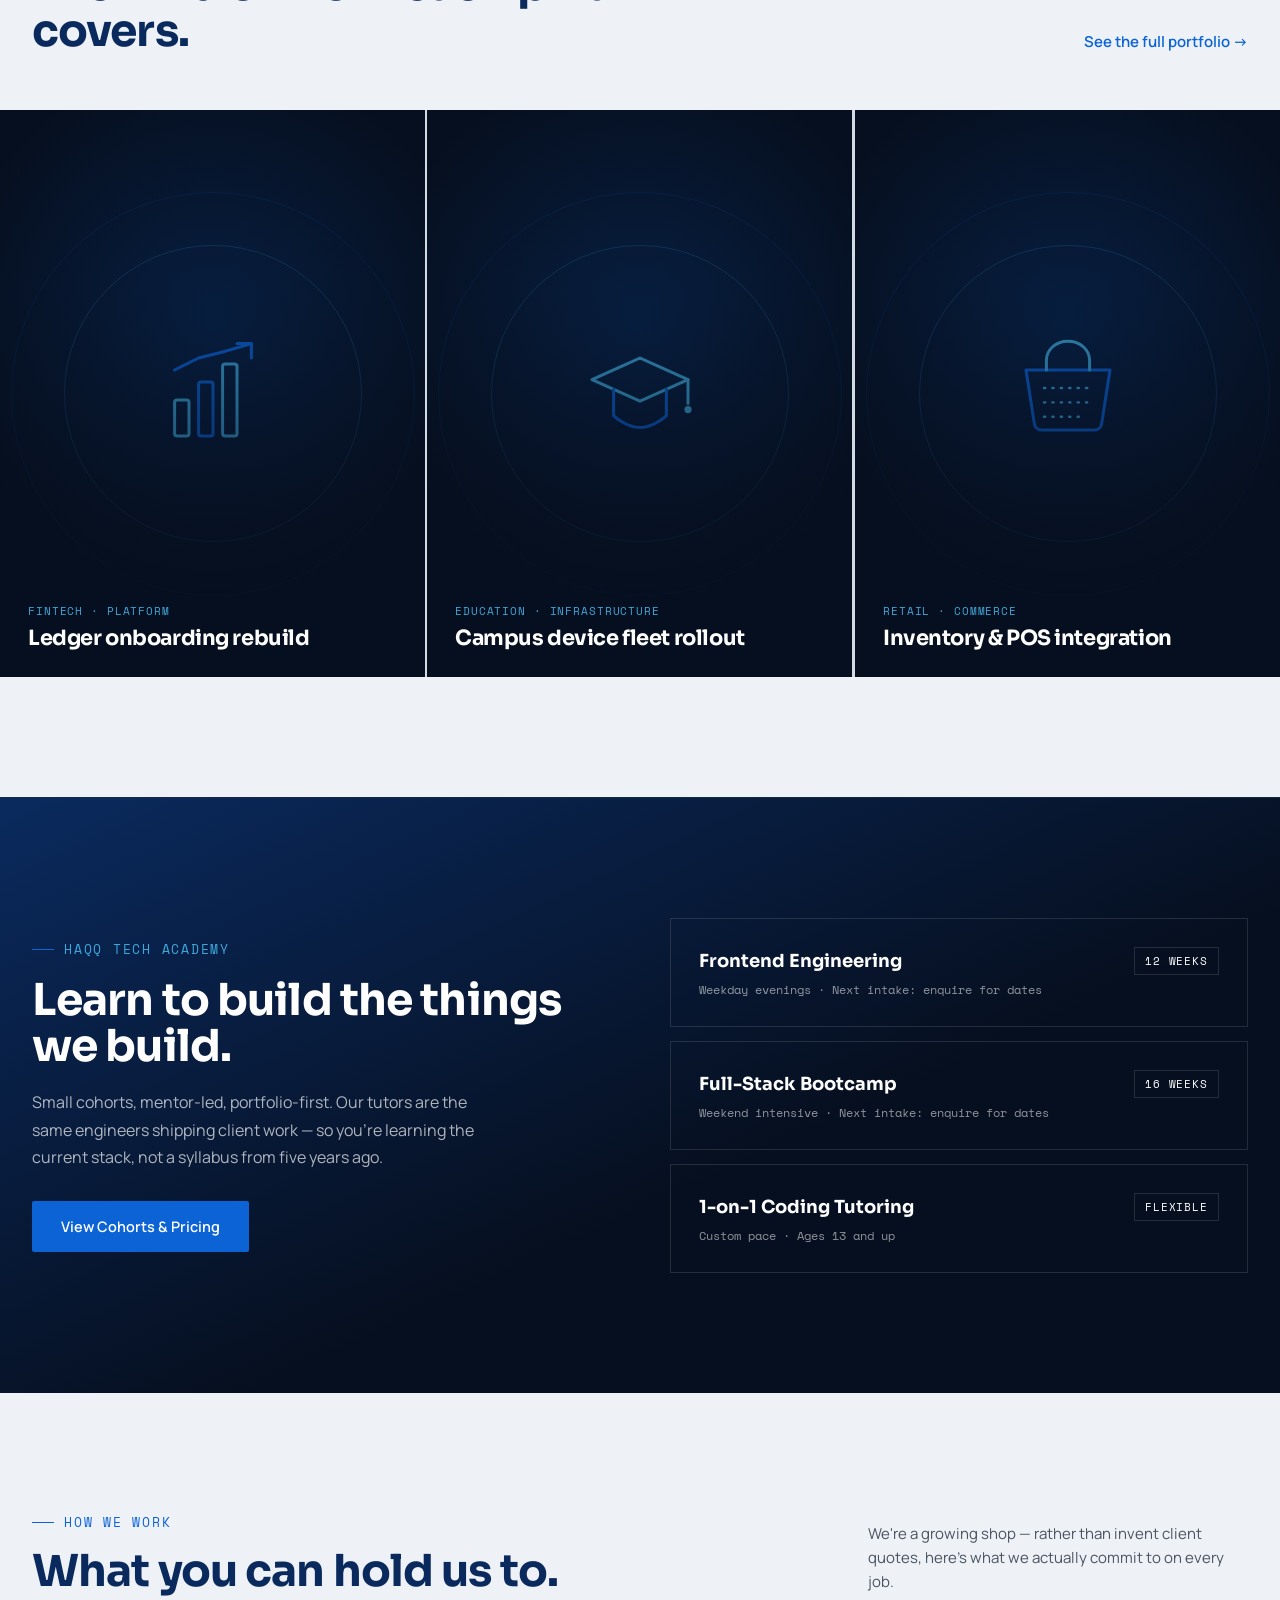
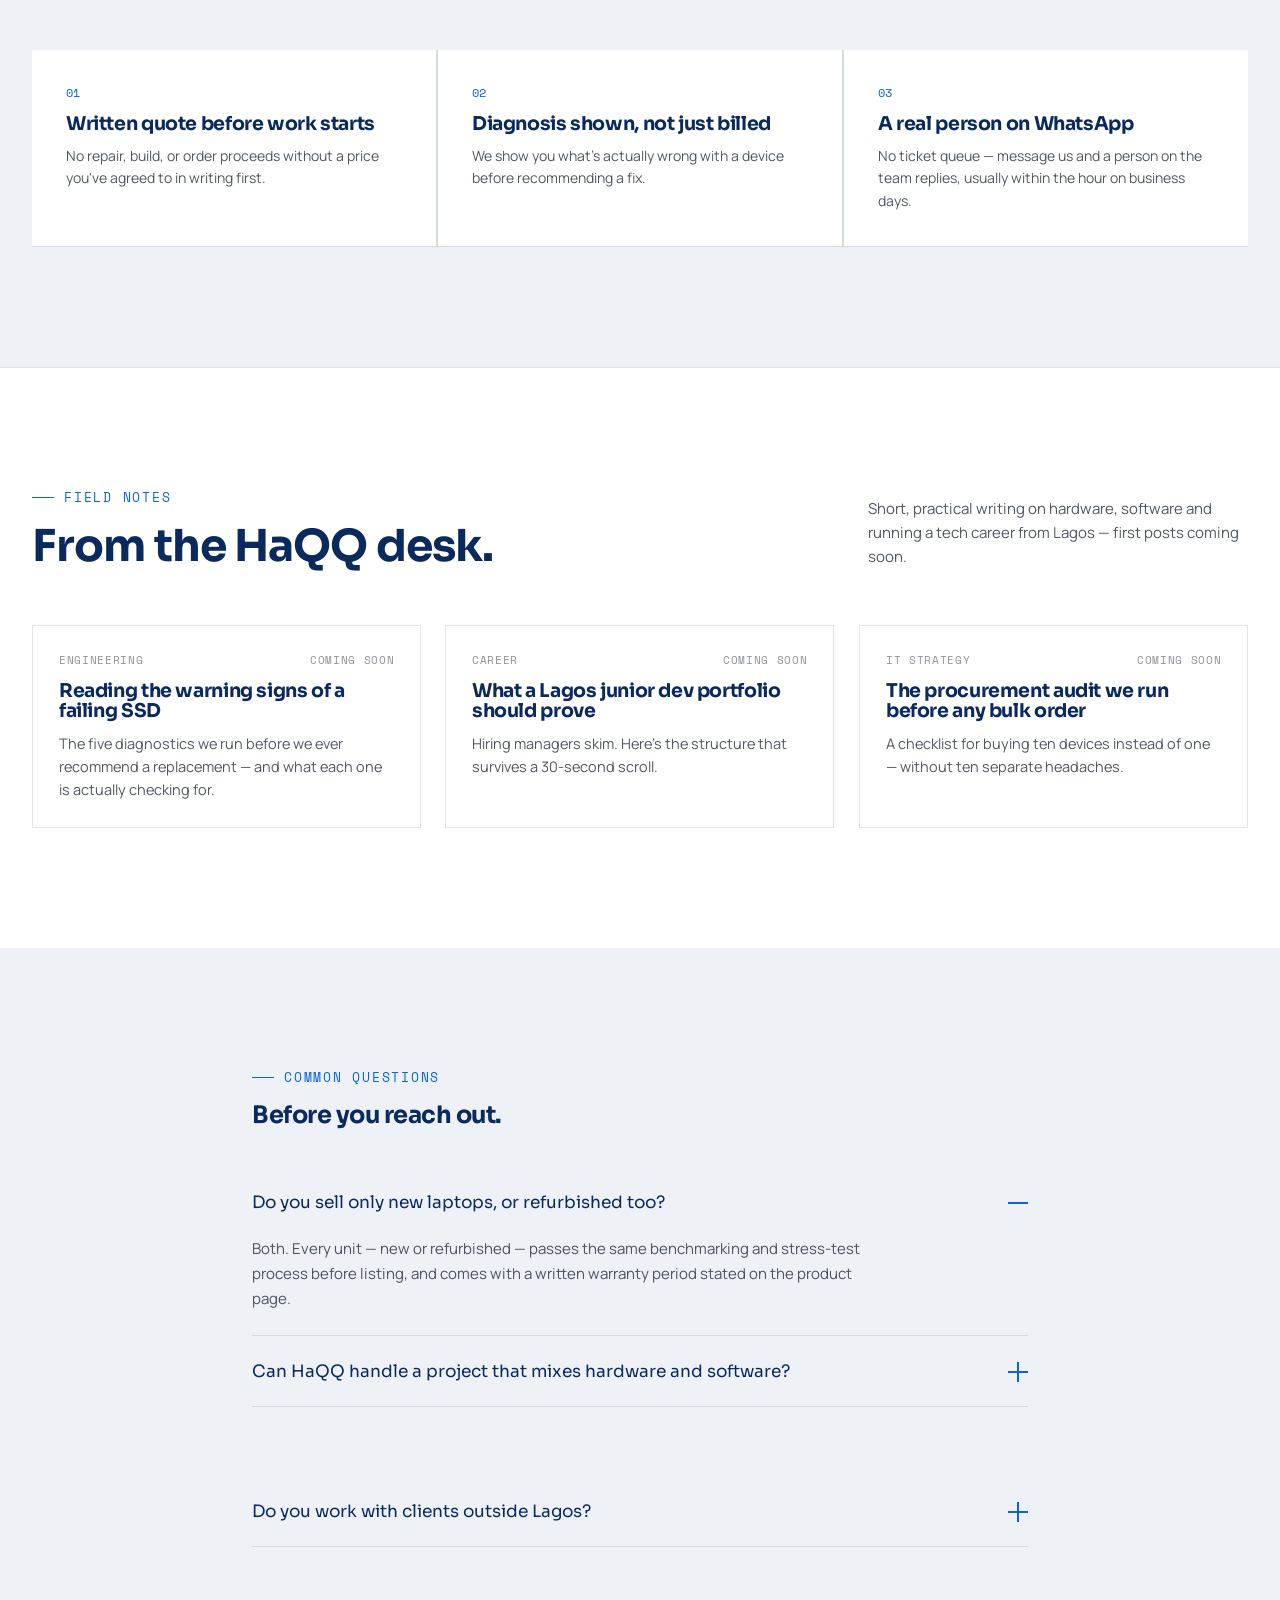
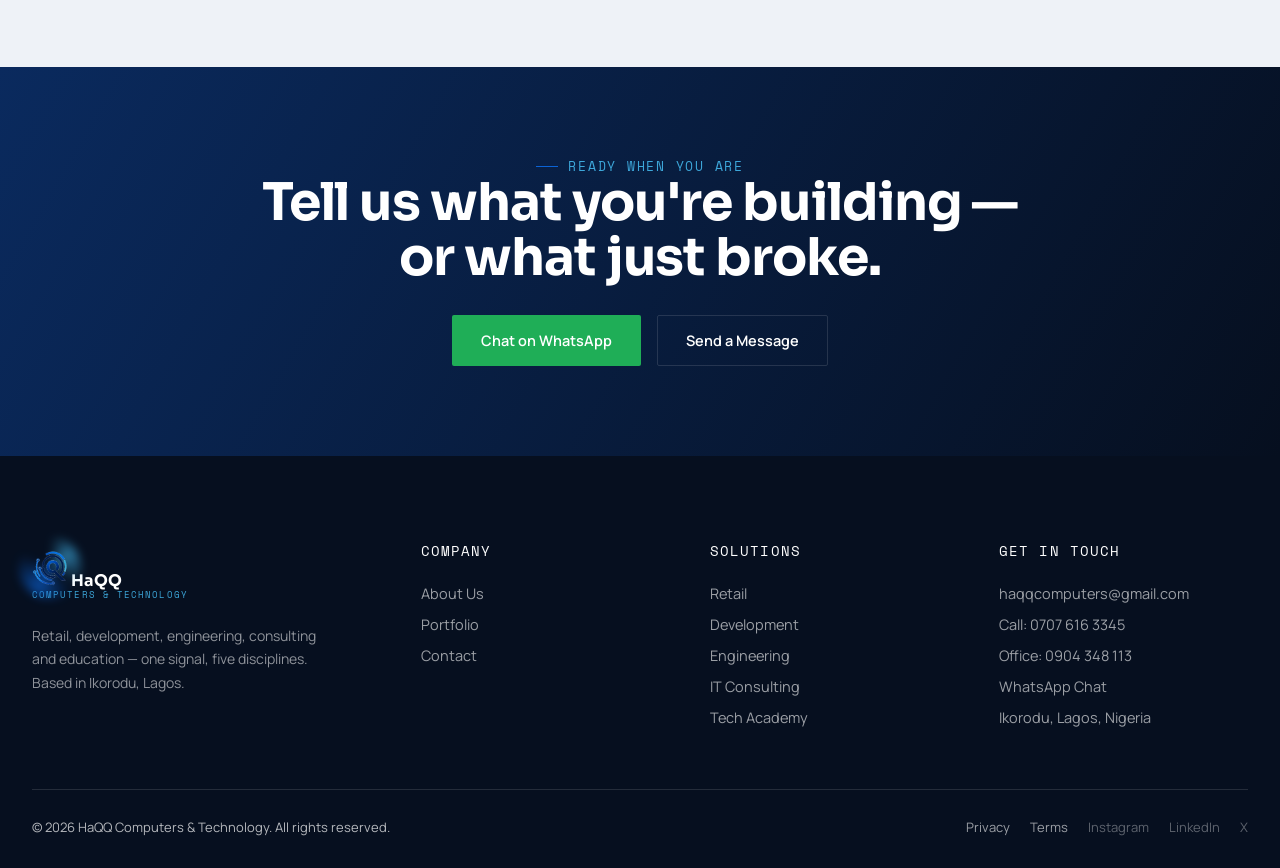
==== commit 8382c346: "New Photos added" ====
--- a/index.html
+++ b/index.html
@@ -6,23 +6,28 @@
 <title>HaQQ Computers &amp; Technology — Enterprise IT, Retail &amp; Tech Education in Lagos</title>
 <meta name="description" content="HaQQ Computers & Technology delivers premium laptop retail, full-stack development, hardware engineering, IT consultation and coding education from Lagos, Nigeria.">
 <link rel="icon" href="assets/logo-icon.png">
-<!-- Open Graph / social preview. Update og:url and og:image to absolute URLs once the site is live on its real domain. -->
+<!-- Open Graph / social preview -->
 <meta property="og:type" content="website">
 <meta property="og:site_name" content="HaQQ Computers & Technology">
 <meta property="og:title" content="HaQQ Computers & Technology — Enterprise IT, Retail & Tech Education in Lagos">
 <meta property="og:description" content="HaQQ Computers & Technology delivers premium laptop retail, full-stack development, hardware engineering, IT consultation and coding education from Lagos, Nigeria.">
-<meta property="og:url" content="https://haqqcomputers.com/">
-<meta property="og:image" content="assets/logo.png">
+<meta property="og:url" content="https://haqqcomputers.netlify.app/">
+<meta property="og:image" content="https://haqqcomputers.netlify.app/assets/og-share.png">
 <meta name="twitter:card" content="summary_large_image">
 <meta name="twitter:title" content="HaQQ Computers & Technology — Enterprise IT, Retail & Tech Education in Lagos">
 <meta name="twitter:description" content="HaQQ Computers & Technology delivers premium laptop retail, full-stack development, hardware engineering, IT consultation and coding education from Lagos, Nigeria.">
-<meta name="twitter:image" content="assets/logo.png">
-<link rel="canonical" href="https://haqqcomputers.com/">
+<meta name="twitter:image" content="https://haqqcomputers.netlify.app/assets/og-share.png">
+<link rel="canonical" href="https://haqqcomputers.netlify.app/">
 <link rel="preconnect" href="https://fonts.googleapis.com">
 <link href="https://fonts.googleapis.com/css2?family=Sora:wght@500;600;700;800&family=Manrope:wght@400;500;600;700&family=Space+Mono:wght@400;700&display=swap" rel="stylesheet">
 <link rel="stylesheet" href="css/style.css">
 </head>
 <body>
+
+<div id="preloader" aria-hidden="true">
+  <div class="preloader-mark"><img src="assets/logo-icon.png" alt=""></div>
+</div>
+
 
 <!-- ================= NAV ================= -->
 <nav class="site-nav">
@@ -41,7 +46,6 @@
       <li><a href="contact.html">Contact</a></li>
     </ul>
     <div class="nav-cta">
-      <a href="#" data-wa="Hi HaQQ, I'd like to talk about a project." class="btn btn-ghost-dark btn-sm"><span class="txt">WhatsApp</span></a>
       <a href="contact.html" class="btn btn-primary btn-sm">Get a Quote</a>
       <button class="nav-burger" aria-label="Toggle menu"><span></span><span></span><span></span></button>
     </div>
--- a/css/style.css
+++ b/css/style.css
@@ -190,6 +190,22 @@
 .mono{ font-family:var(--mono); }
 
 ::selection{ background:var(--signal); color:#fff; }
+
+/* ---------------- Preloader ---------------- */
+#preloader{
+  position:fixed; inset:0; z-index:9999; background:var(--ink);
+  display:flex; align-items:center; justify-content:center;
+  transition:opacity .5s ease, visibility .5s ease;
+}
+#preloader.loaded{ opacity:0; visibility:hidden; pointer-events:none; }
+.preloader-mark{ position:relative; width:76px; height:76px; display:flex; align-items:center; justify-content:center; }
+.preloader-mark::before{
+  content:''; position:absolute; width:100%; height:100%; border-radius:50%;
+  background:conic-gradient(from 0deg, transparent 0deg, var(--cyan) 55deg, transparent 130deg, var(--signal) 210deg, transparent 300deg);
+  animation:logo-orbit-spin 1.1s linear infinite; filter:blur(4px); opacity:.85;
+}
+.preloader-mark img{ position:relative; z-index:1; width:44px; height:auto; animation:logo-glow-pulse 1.6s ease-in-out infinite; }
+@media (prefers-reduced-motion: reduce){ #preloader{ transition:none; } .preloader-mark::before, .preloader-mark img{ animation:none; } }
 
 /* Page hero offset title treatment shared */
 .title-huge{ font-size:clamp(40px,6.4vw,92px); }
@@ -463,3 +479,10 @@
 .legal-toc{ border:1px solid var(--line); padding:24px 26px; margin-bottom:44px; }
 .legal-toc h4{ font-family:var(--mono); font-size:11.5px; text-transform:uppercase; letter-spacing:.08em; color:var(--ink-45); margin-bottom:14px; }
 .legal-toc a{ display:block; font-size:14px; color:var(--signal); padding:5px 0; }
+
+/* ---------------- Shop pagination ---------------- */
+.shop-pagination{ display:flex; justify-content:center; align-items:center; gap:8px; margin-top:50px; flex-wrap:wrap; }
+.page-btn{ min-width:40px; height:40px; padding:0 12px; border:1px solid var(--line); background:var(--paper); color:var(--navy); font-family:var(--mono); font-size:13px; font-weight:500; border-radius:2px; transition:.25s; }
+.page-btn:hover:not(.disabled):not(.active){ border-color:var(--signal); color:var(--signal); }
+.page-btn.active{ background:var(--navy); color:#fff; border-color:var(--navy); }
+.page-btn.disabled{ opacity:.35; cursor:not-allowed; }
